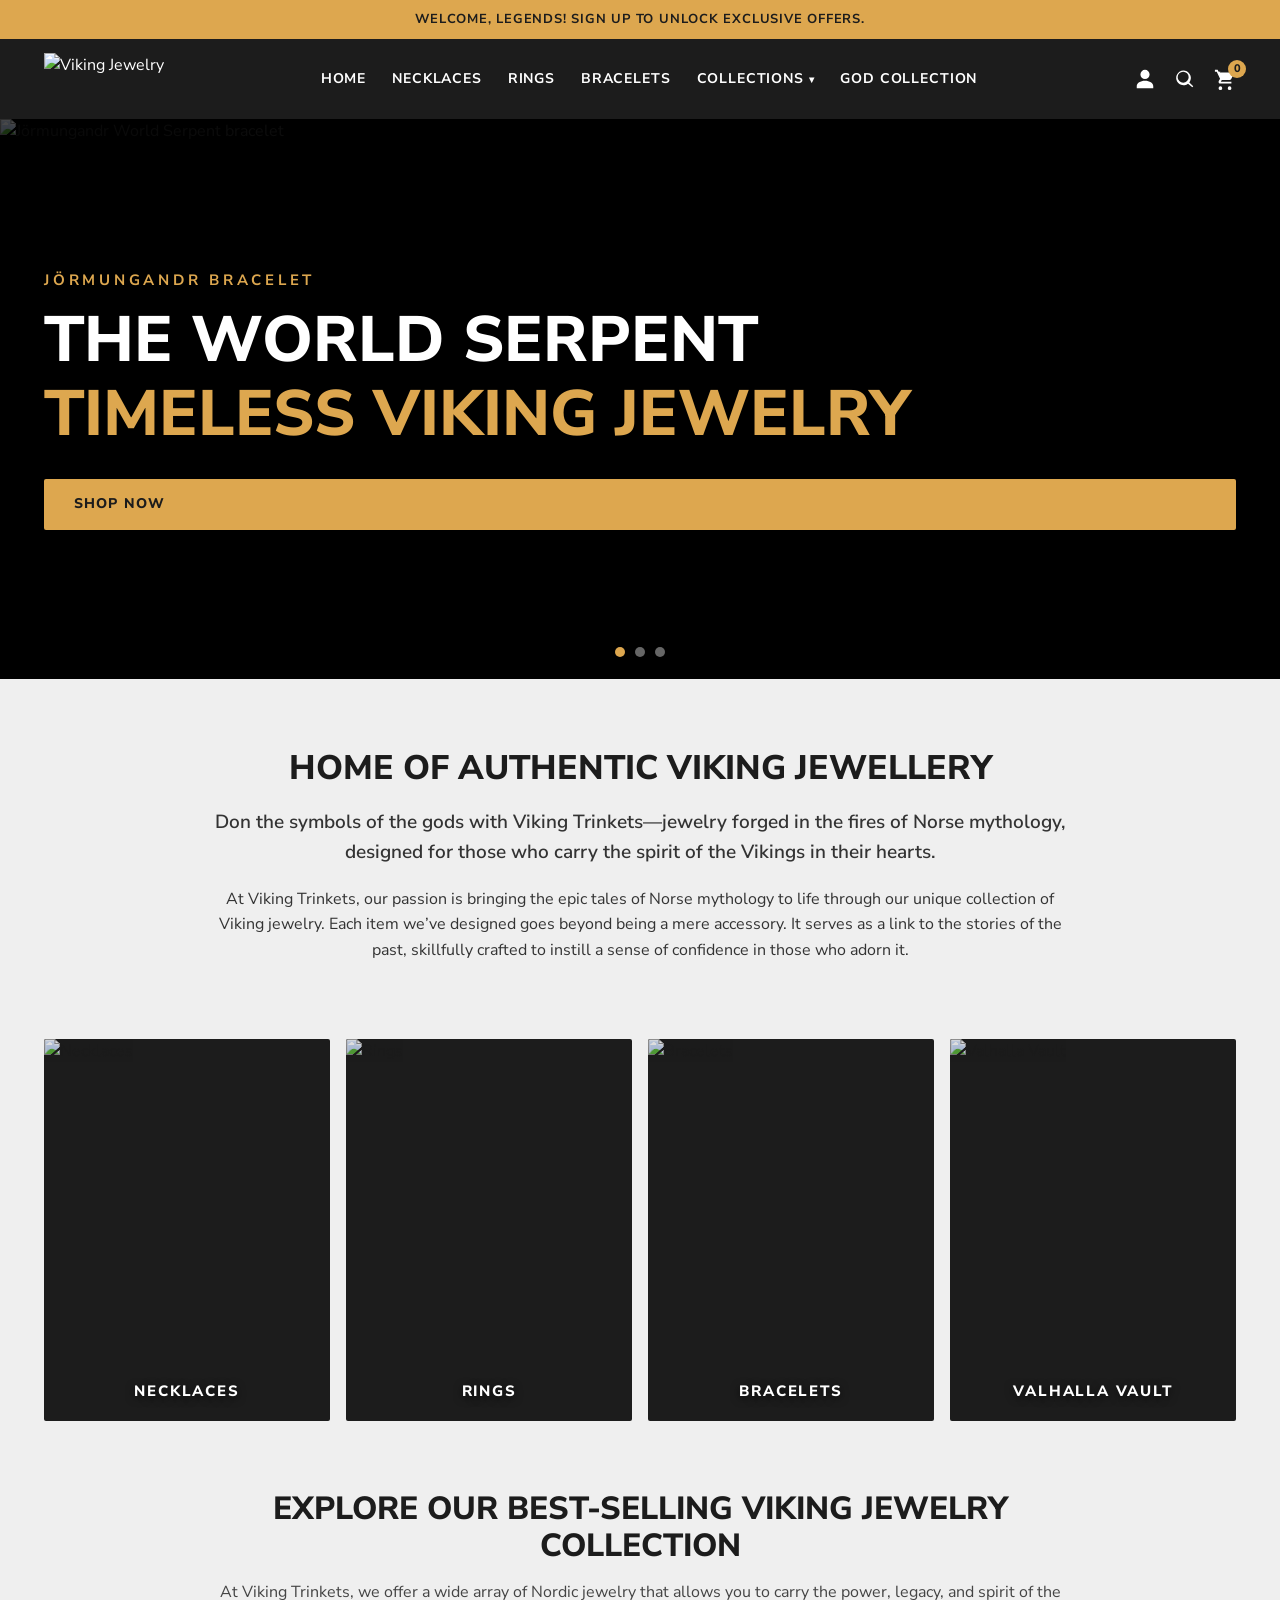
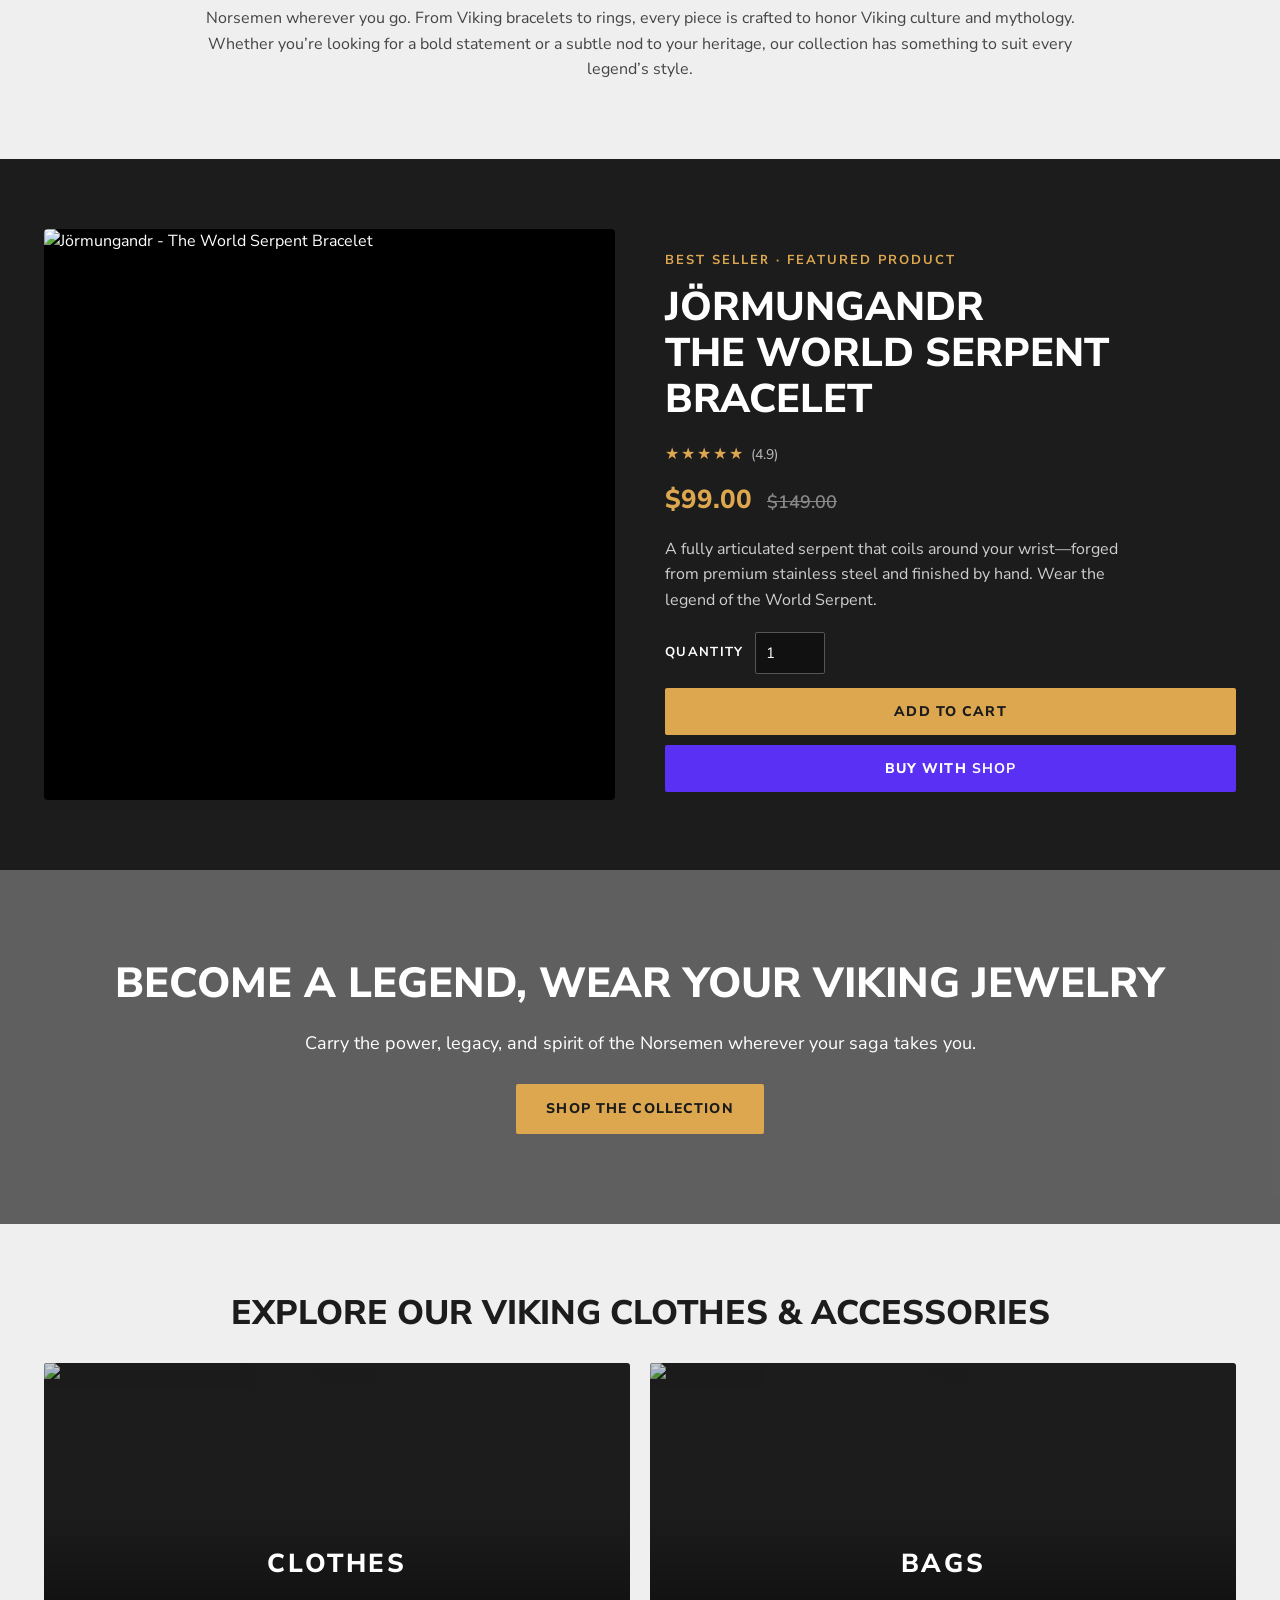
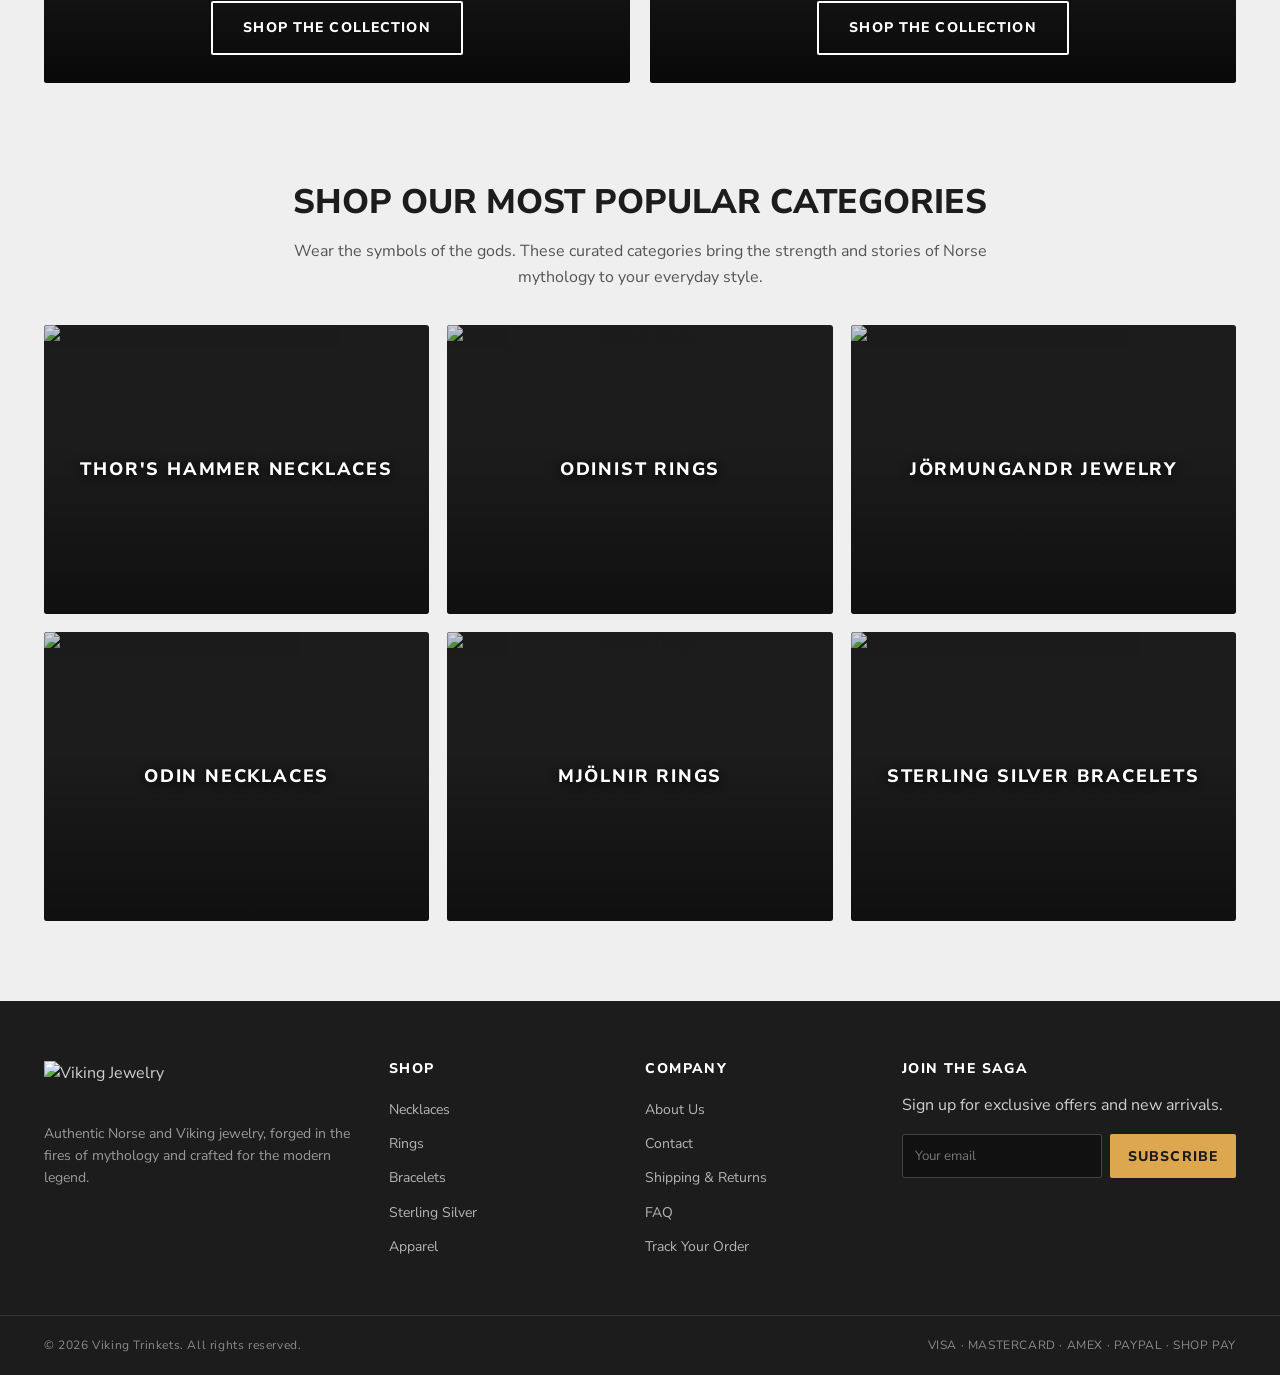
==== index.html @ 5015febf "Viking Trinkets homepage with Zendesk widget Static homepage styled after vikingtrinkets.com (hero, " ====
<!DOCTYPE html>
<html lang="en">
<head>
  <meta charset="UTF-8" />
  <meta name="viewport" content="width=device-width, initial-scale=1.0" />
  <title>Viking Jewelry | Authentic Norse &amp; Viking Jewelry &mdash; Viking Trinkets</title>
  <meta name="description" content="Don the symbols of the gods with Viking Trinkets — handcrafted Norse jewelry forged in the fires of Viking mythology. Rings, necklaces, bracelets and more." />
  <link rel="preconnect" href="https://fonts.googleapis.com" />
  <link rel="preconnect" href="https://fonts.gstatic.com" crossorigin />
  <link href="https://fonts.googleapis.com/css2?family=Nunito+Sans:ital,opsz,wght@0,6..12,400;0,6..12,600;0,6..12,700;0,6..12,800;0,6..12,900&display=swap" rel="stylesheet" />
  <link rel="stylesheet" href="styles.css" />
</head>
<body>

  <!-- Announcement bar -->
  <div class="announce">Welcome, Legends! Sign up to unlock exclusive offers.</div>

  <!-- Header -->
  <header class="site-header">
    <div class="container header-inner">
      <a class="logo" href="#" aria-label="Viking Jewelry home">
        <img src="https://vikingtrinkets.com/cdn/shop/files/Logo_Design_02_GOLD.png?v=1633431142&width=600" alt="Viking Jewelry" />
      </a>
      <nav class="main-nav" aria-label="Primary">
        <a href="#">Home</a>
        <a href="#categories">Necklaces</a>
        <a href="#categories">Rings</a>
        <a href="#categories">Bracelets</a>
        <div class="nav-dropdown">
          <button type="button" class="nav-drop-toggle">Collections <span class="caret">&#9662;</span></button>
          <div class="nav-menu">
            <a href="#featured">Vault of Asgard</a>
            <a href="#categories">Sterling Silver</a>
            <a href="#apparel">Apparel</a>
            <a href="#apparel">Accessories</a>
          </div>
        </div>
        <a href="#featured">God Collection</a>
      </nav>
      <div class="header-actions">
        <a href="#" class="icon-link" aria-label="Login">
          <svg viewBox="0 0 24 24" width="22" height="22"><path fill="currentColor" d="M12 12a5 5 0 1 0 0-10 5 5 0 0 0 0 10Zm0 2c-5 0-9 2.5-9 6v2h18v-2c0-3.5-4-6-9-6Z"/></svg>
        </a>
        <a href="#" class="icon-link" aria-label="Search">
          <svg viewBox="0 0 24 24" width="22" height="22"><path fill="currentColor" d="m21 20-4.3-4.3a8 8 0 1 0-1.4 1.4L20 21l1-1ZM4 10a6 6 0 1 1 12 0 6 6 0 0 1-12 0Z"/></svg>
        </a>
        <a href="#" class="icon-link cart" aria-label="Cart">
          <svg viewBox="0 0 24 24" width="22" height="22"><path fill="currentColor" d="M7 4h-2L4 2H1v2h2l3.6 7.6-1.4 2.5c-.7 1.3.2 2.9 1.7 2.9H19v-2H7.4l1.1-2H17a2 2 0 0 0 1.8-1.1l3.6-6.9H6.2L7 4Zm0 16a2 2 0 1 0 0 4 2 2 0 0 0 0-4Zm10 0a2 2 0 1 0 0 4 2 2 0 0 0 0-4Z"/></svg>
          <span class="cart-count">0</span>
        </a>
      </div>
    </div>
  </header>

  <!-- Hero -->
  <section class="hero" id="hero">
    <div class="hero-slide">
      <img class="hero-bg" src="https://vikingtrinkets.com/cdn/shop/files/WS.jpg?v=1701466661&width=1400" alt="Jörmungandr World Serpent bracelet" />
      <div class="hero-overlay"></div>
      <div class="container hero-content">
        <p class="hero-eyebrow">J&Ouml;RMUNGANDR bracelet</p>
        <h1>The World Serpent<br /><span>Timeless Viking Jewelry</span></h1>
        <a class="btn btn-gold" href="#featured">Shop now</a>
      </div>
    </div>
    <div class="hero-dots" aria-hidden="true">
      <span class="dot active"></span><span class="dot"></span><span class="dot"></span>
    </div>
  </section>

  <!-- Intro -->
  <section class="intro container">
    <h2>Home of Authentic Viking Jewellery</h2>
    <p class="lead">Don the symbols of the gods with Viking Trinkets&mdash;jewelry forged in the fires of Norse mythology, designed for those who carry the spirit of the Vikings in their hearts.</p>
    <p>At Viking Trinkets, our passion is bringing the epic tales of Norse mythology to life through our unique collection of Viking jewelry. Each item we&rsquo;ve designed goes beyond being a mere accessory. It serves as a link to the stories of the past, skillfully crafted to instill a sense of confidence in those who adorn it.</p>
  </section>

  <!-- Category tiles -->
  <section class="tiles container" id="categories">
    <a class="tile" href="#">
      <img src="https://vikingtrinkets.com/cdn/shop/collections/Viking_Trinkets_A_detailed_ornate_pendant_resembling_Thors_o3pGVAOx.png?v=1779187085&width=400" alt="Necklaces" />
      <span class="tile-label">Necklaces</span>
    </a>
    <a class="tile" href="#">
      <img src="https://vikingtrinkets.com/cdn/shop/collections/Viking_Trinkets_A_silver_signet_ring_featuring_intricate_Viking_Y16v4jHE.png?v=1779187070&width=400" alt="Rings" />
      <span class="tile-label">Rings</span>
    </a>
    <a class="tile" href="#">
      <img src="https://vikingtrinkets.com/cdn/shop/collections/Viking_Trinkets_A_detailed_intricately_woven_silver_bracelet_6CXviX-8.png?v=1779187078&width=400" alt="Bracelets" />
      <span class="tile-label">Bracelets</span>
    </a>
    <a class="tile" href="#">
      <img src="https://vikingtrinkets.com/cdn/shop/files/Viking_Trinkets_A_detailed_ornate_silver_and_gold_serpent_L6kBpu7A.png?v=1779275567&width=600" alt="Valhalla Vault" />
      <span class="tile-label">Valhalla Vault</span>
    </a>
  </section>

  <!-- Best-selling copy -->
  <section class="copy-block container">
    <h2>Explore Our Best-Selling Viking Jewelry Collection</h2>
    <p>At Viking Trinkets, we offer a wide array of Nordic jewelry that allows you to carry the power, legacy, and spirit of the Norsemen wherever you go. From Viking bracelets to rings, every piece is crafted to honor Viking culture and mythology. Whether you&rsquo;re looking for a bold statement or a subtle nod to your heritage, our collection has something to suit every legend&rsquo;s style.</p>
  </section>

  <!-- Featured product -->
  <section class="featured" id="featured">
    <div class="container featured-inner">
      <div class="featured-media">
        <img src="https://vikingtrinkets.com/cdn/shop/files/Viking_Trinkets_A_highly_detailed_articulated_silver_serpent_lNb_YsHI.png?v=1779275568&width=928" alt="Jörmungandr - The World Serpent Bracelet" />
      </div>
      <div class="featured-info">
        <p class="badge">Best seller &middot; Featured product</p>
        <h2>J&Ouml;RMUNGANDR<br />The World Serpent Bracelet</h2>
        <div class="rating">&#9733;&#9733;&#9733;&#9733;&#9733; <span>(4.9)</span></div>
        <p class="price"><span class="sale">$99.00</span> <span class="regular">$149.00</span></p>
        <p class="prod-desc">A fully articulated serpent that coils around your wrist&mdash;forged from premium stainless steel and finished by hand. Wear the legend of the World Serpent.</p>
        <div class="qty-row">
          <label for="qty">Quantity</label>
          <input id="qty" type="number" value="1" min="1" />
        </div>
        <button class="btn btn-gold full">Add to cart</button>
        <button class="btn btn-shop full">Buy with <strong>shop</strong></button>
      </div>
    </div>
  </section>

  <!-- CTA -->
  <section class="cta">
    <div class="container">
      <h2>Become a Legend, Wear Your Viking Jewelry</h2>
      <p>Carry the power, legacy, and spirit of the Norsemen wherever your saga takes you.</p>
      <a class="btn btn-gold" href="#categories">Shop the collection</a>
    </div>
  </section>

  <!-- Apparel & accessories -->
  <section class="apparel container" id="apparel">
    <h2>Explore Our Viking Clothes &amp; Accessories</h2>
    <div class="apparel-grid">
      <a class="apparel-card" href="#">
        <img src="https://vikingtrinkets.com/cdn/shop/files/a85b32dd-ee02-4c18-b4b6-e0d71734516c.jpg?v=1718696718&width=400" alt="Clothes" />
        <div class="apparel-body"><span>Clothes</span><span class="btn btn-outline">Shop the collection</span></div>
      </a>
      <a class="apparel-card" href="#">
        <img src="https://vikingtrinkets.com/cdn/shop/files/hf_20260224_023109_ccdbbb57-c4da-4101-ab8e-6addfa8cbc7e.jpg?v=1771900608&width=848" alt="Bags" />
        <div class="apparel-body"><span>Bags</span><span class="btn btn-outline">Shop the collection</span></div>
      </a>
    </div>
  </section>

  <!-- Popular categories -->
  <section class="popular container">
    <h2>Shop Our Most Popular Categories</h2>
    <p class="popular-sub">Wear the symbols of the gods. These curated categories bring the strength and stories of Norse mythology to your everyday style.</p>
    <div class="popular-grid">
      <a class="pop-card" href="#"><img src="https://vikingtrinkets.com/cdn/shop/files/Mjolnir_03.jpg?v=1701466934&width=1400" alt="Thors Hammer Necklaces" /><span>Thor's Hammer Necklaces</span></a>
      <a class="pop-card" href="#"><img src="https://vikingtrinkets.com/cdn/shop/collections/Viking_Trinkets_A_silver_signet_ring_featuring_intricate_Viking_Y16v4jHE.png?v=1779187070&width=400" alt="Odinist Rings" /><span>Odinist Rings</span></a>
      <a class="pop-card" href="#"><img src="https://vikingtrinkets.com/cdn/shop/files/Viking_Trinkets_A_detailed_ornate_silver_and_gold_serpent_L6kBpu7A.png?v=1779275567&width=600" alt="Jörmungandr Jewelry" /><span>J&ouml;rmungandr Jewelry</span></a>
      <a class="pop-card" href="#"><img src="https://vikingtrinkets.com/cdn/shop/collections/Viking_Trinkets_A_detailed_ornate_pendant_resembling_Thors_o3pGVAOx.png?v=1779187085&width=400" alt="Odin Necklaces" /><span>Odin Necklaces</span></a>
      <a class="pop-card" href="#"><img src="https://vikingtrinkets.com/cdn/shop/files/Viking_Trinkets_In_a_dramatic_cinematic_style_a_detailed_silver_O-RVJXV2.png?v=1779275568&width=928" alt="Mjolnir Rings" /><span>Mj&ouml;lnir Rings</span></a>
      <a class="pop-card" href="#"><img src="https://vikingtrinkets.com/cdn/shop/collections/Viking_Trinkets_A_detailed_intricately_woven_silver_bracelet_6CXviX-8.png?v=1779187078&width=400" alt="Sterling Silver Bracelets" /><span>Sterling Silver Bracelets</span></a>
    </div>
  </section>

  <!-- Footer -->
  <footer class="site-footer">
    <div class="container footer-grid">
      <div class="footer-col footer-brand">
        <img src="https://vikingtrinkets.com/cdn/shop/files/Logo_Design_02_GOLD.png?v=1633431142&width=600" alt="Viking Jewelry" />
        <p>Authentic Norse and Viking jewelry, forged in the fires of mythology and crafted for the modern legend.</p>
      </div>
      <div class="footer-col">
        <h4>Shop</h4>
        <a href="#">Necklaces</a>
        <a href="#">Rings</a>
        <a href="#">Bracelets</a>
        <a href="#">Sterling Silver</a>
        <a href="#">Apparel</a>
      </div>
      <div class="footer-col">
        <h4>Company</h4>
        <a href="#">About Us</a>
        <a href="#">Contact</a>
        <a href="#">Shipping &amp; Returns</a>
        <a href="#">FAQ</a>
        <a href="#">Track Your Order</a>
      </div>
      <div class="footer-col">
        <h4>Join the Saga</h4>
        <p>Sign up for exclusive offers and new arrivals.</p>
        <form class="newsletter" onsubmit="return false;">
          <input type="email" placeholder="Your email" aria-label="Email" />
          <button class="btn btn-gold" type="submit">Subscribe</button>
        </form>
      </div>
    </div>
    <div class="footer-bottom">
      <div class="container">
        <span>&copy; 2026 Viking Trinkets. All rights reserved.</span>
        <span class="pay">VISA &middot; MASTERCARD &middot; AMEX &middot; PAYPAL &middot; SHOP PAY</span>
      </div>
    </div>
  </footer>

  <!-- Start of z3n-jjastro Zendesk Widget script -->
  <script id="ze-snippet" src=""> </script>
  <!-- End of z3n-jjastro Zendesk Widget script -->

</body>
</html>
---- styles.css ----
:root {
  --ink: #1c1c1c;
  --page: #efefef;
  --gold: #dda74f;
  --gold-dark: #c8920f;
  --white: #ffffff;
  --muted: #6b6b6b;
  --shop: #5a31f4;
  --maxw: 1240px;
}

* { box-sizing: border-box; }

html { scroll-behavior: smooth; }

body {
  margin: 0;
  font-family: "Nunito Sans", sans-serif;
  color: var(--ink);
  background: var(--page);
  line-height: 1.6;
  -webkit-font-smoothing: antialiased;
}

img { max-width: 100%; display: block; }

a { color: inherit; text-decoration: none; }

h1, h2, h3, h4 { font-weight: 800; line-height: 1.15; margin: 0 0 .5em; }

.container { width: 100%; max-width: var(--maxw); margin: 0 auto; padding: 0 24px; }

/* Buttons */
.btn {
  display: inline-block;
  border: none;
  cursor: pointer;
  font-family: inherit;
  font-weight: 800;
  font-size: 14px;
  letter-spacing: .08em;
  text-transform: uppercase;
  padding: 14px 30px;
  border-radius: 2px;
  transition: transform .15s ease, background .15s ease, color .15s ease;
}
.btn:active { transform: translateY(1px); }
.btn-gold { background: var(--gold); color: var(--ink); }
.btn-gold:hover { background: var(--gold-dark); color: #fff; }
.btn-shop { background: var(--shop); color: #fff; }
.btn-shop:hover { filter: brightness(1.1); }
.btn-outline { background: transparent; border: 2px solid var(--ink); color: var(--ink); }
.btn-outline:hover { background: var(--ink); color: #fff; }
.btn.full { width: 100%; margin-top: 10px; }

/* Announcement bar */
.announce {
  background: var(--gold);
  color: var(--ink);
  text-align: center;
  font-size: 13px;
  font-weight: 700;
  letter-spacing: .06em;
  padding: 9px 16px;
  text-transform: uppercase;
}

/* Header */
.site-header {
  background: var(--ink);
  color: #fff;
  position: sticky;
  top: 0;
  z-index: 50;
}
.header-inner {
  display: flex;
  align-items: center;
  justify-content: space-between;
  gap: 24px;
  padding-top: 14px;
  padding-bottom: 14px;
}
.logo img { height: 52px; width: auto; }
.main-nav { display: flex; align-items: center; gap: 26px; }
.main-nav a, .nav-drop-toggle {
  color: #fff;
  background: none;
  border: none;
  font-family: inherit;
  font-size: 14px;
  font-weight: 700;
  letter-spacing: .06em;
  text-transform: uppercase;
  cursor: pointer;
  padding: 0;
}
.main-nav a:hover, .nav-drop-toggle:hover { color: var(--gold); }
.caret { font-size: 10px; }
.nav-dropdown { position: relative; }
.nav-menu {
  position: absolute;
  top: 160%;
  left: 50%;
  transform: translateX(-50%);
  background: var(--ink);
  border: 1px solid #333;
  min-width: 190px;
  display: none;
  flex-direction: column;
  padding: 10px 0;
  box-shadow: 0 12px 30px rgba(0,0,0,.4);
}
.nav-menu a { padding: 9px 20px; display: block; }
.nav-dropdown:hover .nav-menu { display: flex; }
.header-actions { display: flex; align-items: center; gap: 18px; }
.icon-link { color: #fff; position: relative; display: inline-flex; }
.icon-link:hover { color: var(--gold); }
.cart-count {
  position: absolute;
  top: -8px;
  right: -10px;
  background: var(--gold);
  color: var(--ink);
  font-size: 11px;
  font-weight: 800;
  min-width: 18px;
  height: 18px;
  border-radius: 50%;
  display: grid;
  place-items: center;
}

/* Hero */
.hero { position: relative; background: #000; }
.hero-slide { position: relative; height: 560px; overflow: hidden; }
.hero-bg { width: 100%; height: 100%; object-fit: cover; }
.hero-overlay {
  position: absolute; inset: 0;
  background: linear-gradient(90deg, rgba(0,0,0,.72) 0%, rgba(0,0,0,.35) 55%, rgba(0,0,0,.15) 100%);
}
.hero-content {
  position: absolute; inset: 0;
  display: flex; flex-direction: column; justify-content: center;
  color: #fff;
}
.hero-eyebrow {
  text-transform: uppercase;
  letter-spacing: .25em;
  font-weight: 700;
  color: var(--gold);
  margin: 0 0 12px;
  font-size: 15px;
}
.hero-content h1 { font-size: clamp(34px, 5vw, 64px); margin: 0 0 28px; text-transform: uppercase; }
.hero-content h1 span { color: var(--gold); }
.hero-dots {
  position: absolute; bottom: 22px; left: 0; right: 0;
  display: flex; justify-content: center; gap: 10px;
}
.dot { width: 10px; height: 10px; border-radius: 50%; background: rgba(255,255,255,.4); }
.dot.active { background: var(--gold); }

/* Intro */
.intro { text-align: center; padding: 70px 24px 40px; max-width: 920px; }
.intro h2 { font-size: clamp(24px, 3vw, 34px); text-transform: uppercase; }
.intro .lead { font-size: 19px; font-weight: 600; }
.intro p { color: #333; }

/* Tiles */
.tiles {
  display: grid;
  grid-template-columns: repeat(4, 1fr);
  gap: 16px;
  padding-top: 20px;
  padding-bottom: 40px;
}
.tile {
  position: relative;
  aspect-ratio: 3 / 4;
  overflow: hidden;
  background: var(--ink);
  border-radius: 2px;
}
.tile img { width: 100%; height: 100%; object-fit: cover; transition: transform .4s ease; opacity: .85; }
.tile:hover img { transform: scale(1.06); }
.tile-label {
  position: absolute; left: 0; right: 0; bottom: 18px;
  text-align: center; color: #fff; font-weight: 800;
  text-transform: uppercase; letter-spacing: .12em; font-size: 15px;
  text-shadow: 0 2px 8px rgba(0,0,0,.7);
}

/* Copy block */
.copy-block { text-align: center; max-width: 940px; padding: 30px 24px 60px; }
.copy-block h2 { font-size: clamp(22px, 3vw, 32px); text-transform: uppercase; }
.copy-block p { color: #444; }

/* Featured */
.featured { background: var(--ink); color: #fff; padding: 70px 0; }
.featured-inner { display: grid; grid-template-columns: 1fr 1fr; gap: 50px; align-items: center; }
.featured-media { background: #000; border-radius: 4px; overflow: hidden; }
.featured-media img { width: 100%; aspect-ratio: 1/1; object-fit: cover; }
.badge { color: var(--gold); text-transform: uppercase; letter-spacing: .15em; font-weight: 700; font-size: 13px; }
.featured-info h2 { font-size: clamp(26px, 3.4vw, 40px); text-transform: uppercase; }
.rating { color: var(--gold); letter-spacing: 2px; margin-bottom: 12px; }
.rating span { color: #bbb; font-size: 14px; letter-spacing: 0; }
.price { font-size: 26px; font-weight: 800; margin: 6px 0 16px; }
.price .sale { color: var(--gold); }
.price .regular { color: #888; text-decoration: line-through; font-size: 18px; font-weight: 600; margin-left: 8px; }
.prod-desc { color: #cfcfcf; max-width: 460px; }
.qty-row { display: flex; align-items: center; gap: 12px; margin: 18px 0 4px; }
.qty-row label { text-transform: uppercase; letter-spacing: .1em; font-size: 13px; font-weight: 700; }
.qty-row input {
  width: 70px; padding: 10px; border: 1px solid #555; background: #111; color: #fff;
  border-radius: 2px; font-family: inherit; font-size: 15px;
}

/* CTA */
.cta {
  background: url("https://vikingtrinkets.com/cdn/shop/files/ramen_no0dles_viking_snow_--stylize_750_--v_5.2_26f9501b-bcd0-42f4-93cf-8f76ecc21f63.png?v=1701434476&width=1400") center/cover;
  position: relative;
  text-align: center;
  color: #fff;
  padding: 90px 24px;
}
.cta::before { content: ""; position: absolute; inset: 0; background: rgba(0,0,0,.6); }
.cta .container { position: relative; }
.cta h2 { font-size: clamp(26px, 3.6vw, 42px); text-transform: uppercase; }
.cta p { font-size: 18px; margin-bottom: 26px; }

/* Apparel */
.apparel { padding: 70px 24px; text-align: center; }
.apparel > h2 { font-size: clamp(24px, 3vw, 34px); text-transform: uppercase; margin-bottom: 30px; }
.apparel-grid { display: grid; grid-template-columns: 1fr 1fr; gap: 20px; }
.apparel-card {
  position: relative; overflow: hidden; border-radius: 3px; min-height: 320px;
  display: flex; align-items: flex-end; background: var(--ink);
}
.apparel-card img { position: absolute; inset: 0; width: 100%; height: 100%; object-fit: cover; opacity: .8; transition: transform .4s ease; }
.apparel-card:hover img { transform: scale(1.05); }
.apparel-body {
  position: relative; z-index: 2; width: 100%; padding: 28px;
  display: flex; flex-direction: column; align-items: center; gap: 16px;
  background: linear-gradient(transparent, rgba(0,0,0,.7));
}
.apparel-body > span:first-child { color: #fff; font-size: 26px; font-weight: 800; text-transform: uppercase; letter-spacing: .1em; }
.apparel-body .btn-outline { border-color: #fff; color: #fff; }
.apparel-body .btn-outline:hover { background: #fff; color: var(--ink); }

/* Popular */
.popular { padding: 30px 24px 80px; text-align: center; }
.popular > h2 { font-size: clamp(24px, 3vw, 34px); text-transform: uppercase; }
.popular-sub { color: #555; max-width: 760px; margin: 0 auto 34px; }
.popular-grid { display: grid; grid-template-columns: repeat(3, 1fr); gap: 18px; }
.pop-card { position: relative; aspect-ratio: 4/3; overflow: hidden; border-radius: 3px; background: var(--ink); }
.pop-card img { width: 100%; height: 100%; object-fit: cover; opacity: .82; transition: transform .4s ease; }
.pop-card:hover img { transform: scale(1.06); }
.pop-card span {
  position: absolute; inset: 0; display: grid; place-items: center;
  color: #fff; font-weight: 800; text-transform: uppercase; letter-spacing: .1em;
  font-size: 18px; text-align: center; padding: 12px;
  text-shadow: 0 2px 10px rgba(0,0,0,.8);
  background: linear-gradient(transparent 40%, rgba(0,0,0,.45));
}

/* Footer */
.site-footer { background: var(--ink); color: #cfcfcf; padding-top: 60px; }
.footer-grid { display: grid; grid-template-columns: 1.4fr 1fr 1fr 1.3fr; gap: 36px; padding-bottom: 50px; }
.footer-brand img { height: 48px; margin-bottom: 14px; }
.footer-brand p { font-size: 14px; color: #9a9a9a; }
.footer-col h4 { color: #fff; text-transform: uppercase; letter-spacing: .1em; font-size: 14px; margin-bottom: 16px; }
.footer-col a { display: block; padding: 6px 0; font-size: 14px; color: #b5b5b5; }
.footer-col a:hover { color: var(--gold); }
.newsletter { display: flex; gap: 8px; margin-top: 12px; }
.newsletter input {
  flex: 1; padding: 12px; border: 1px solid #444; background: #111; color: #fff;
  border-radius: 2px; font-family: inherit; min-width: 0;
}
.newsletter .btn { padding: 12px 18px; }
.footer-bottom { border-top: 1px solid #333; padding: 20px 0; }
.footer-bottom .container { display: flex; justify-content: space-between; flex-wrap: wrap; gap: 10px; font-size: 12px; color: #8a8a8a; letter-spacing: .05em; }

/* Responsive */
@media (max-width: 980px) {
  .featured-inner { grid-template-columns: 1fr; }
  .footer-grid { grid-template-columns: 1fr 1fr; }
  .popular-grid { grid-template-columns: repeat(2, 1fr); }
}
@media (max-width: 760px) {
  .main-nav { display: none; }
  .tiles { grid-template-columns: repeat(2, 1fr); }
  .apparel-grid { grid-template-columns: 1fr; }
  .hero-slide { height: 440px; }
}
@media (max-width: 520px) {
  .footer-grid { grid-template-columns: 1fr; }
  .popular-grid { grid-template-columns: 1fr; }
  .footer-bottom .container { flex-direction: column; }
}
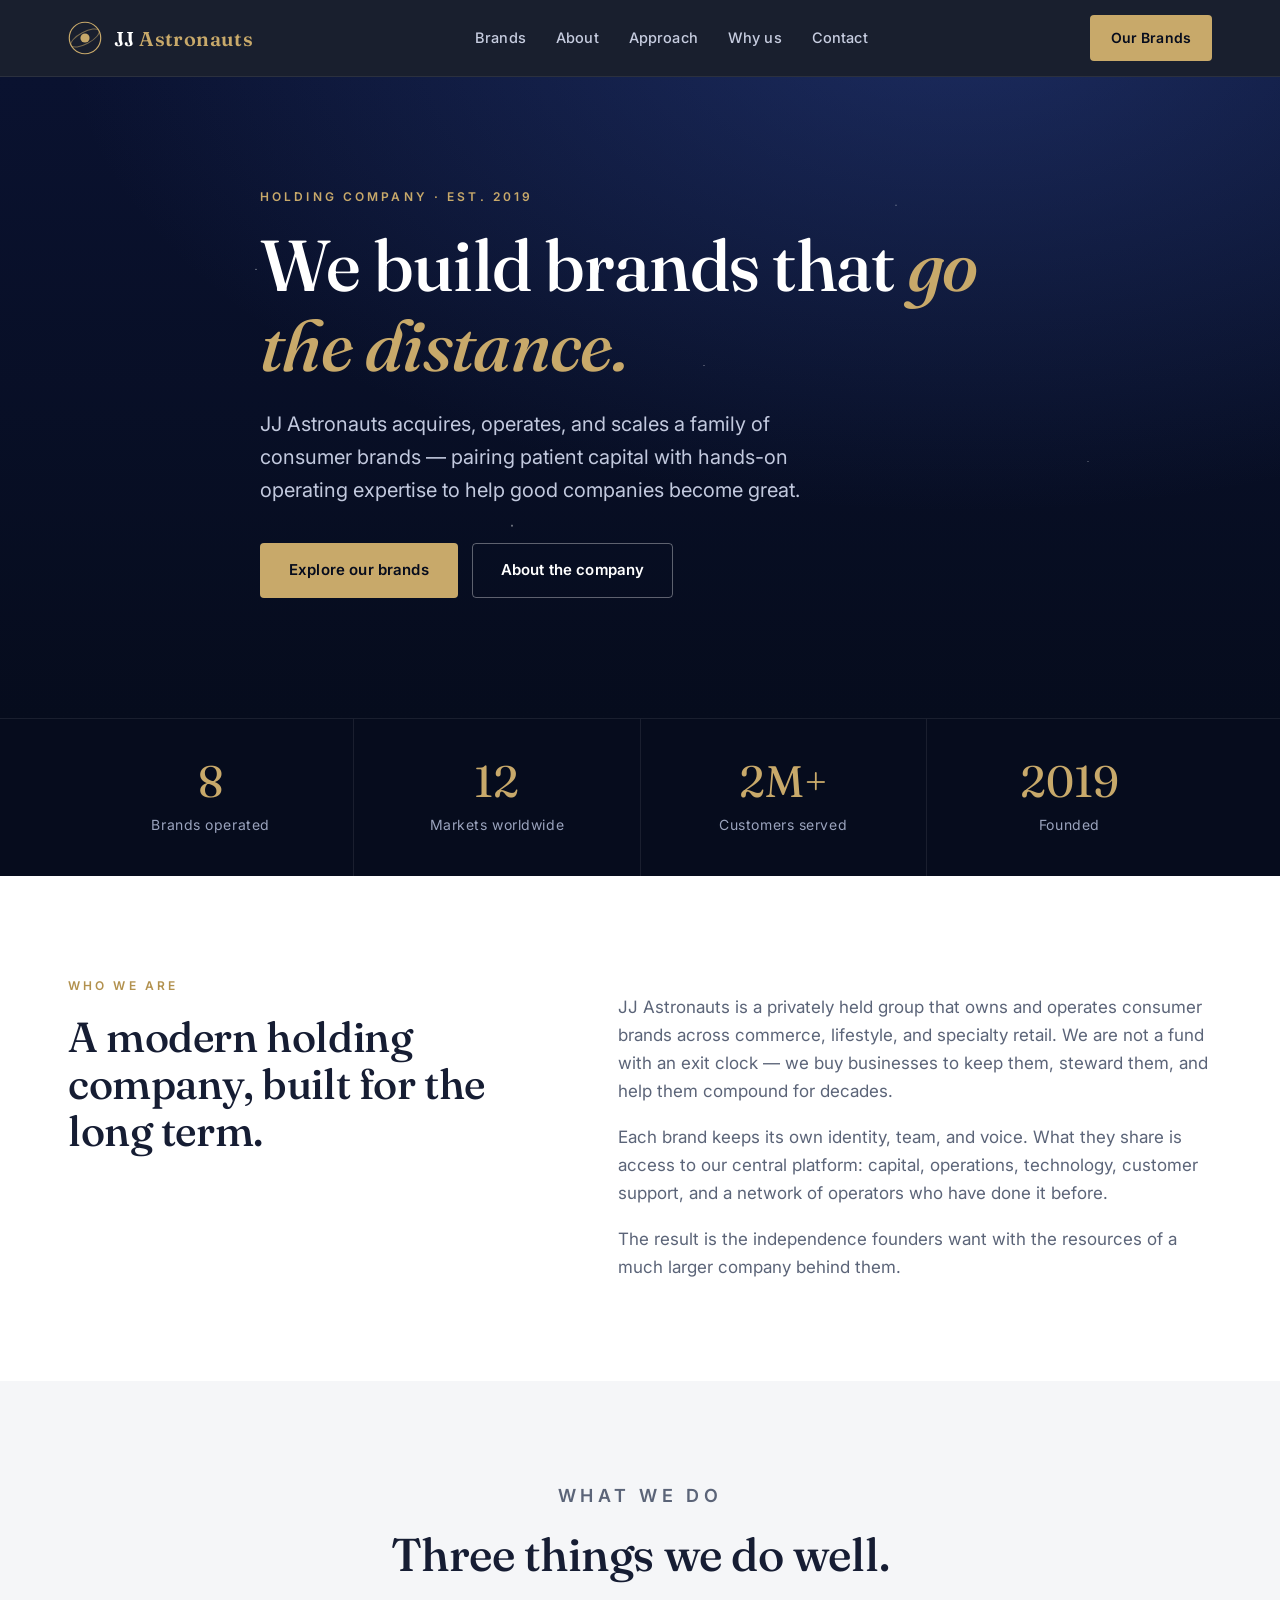
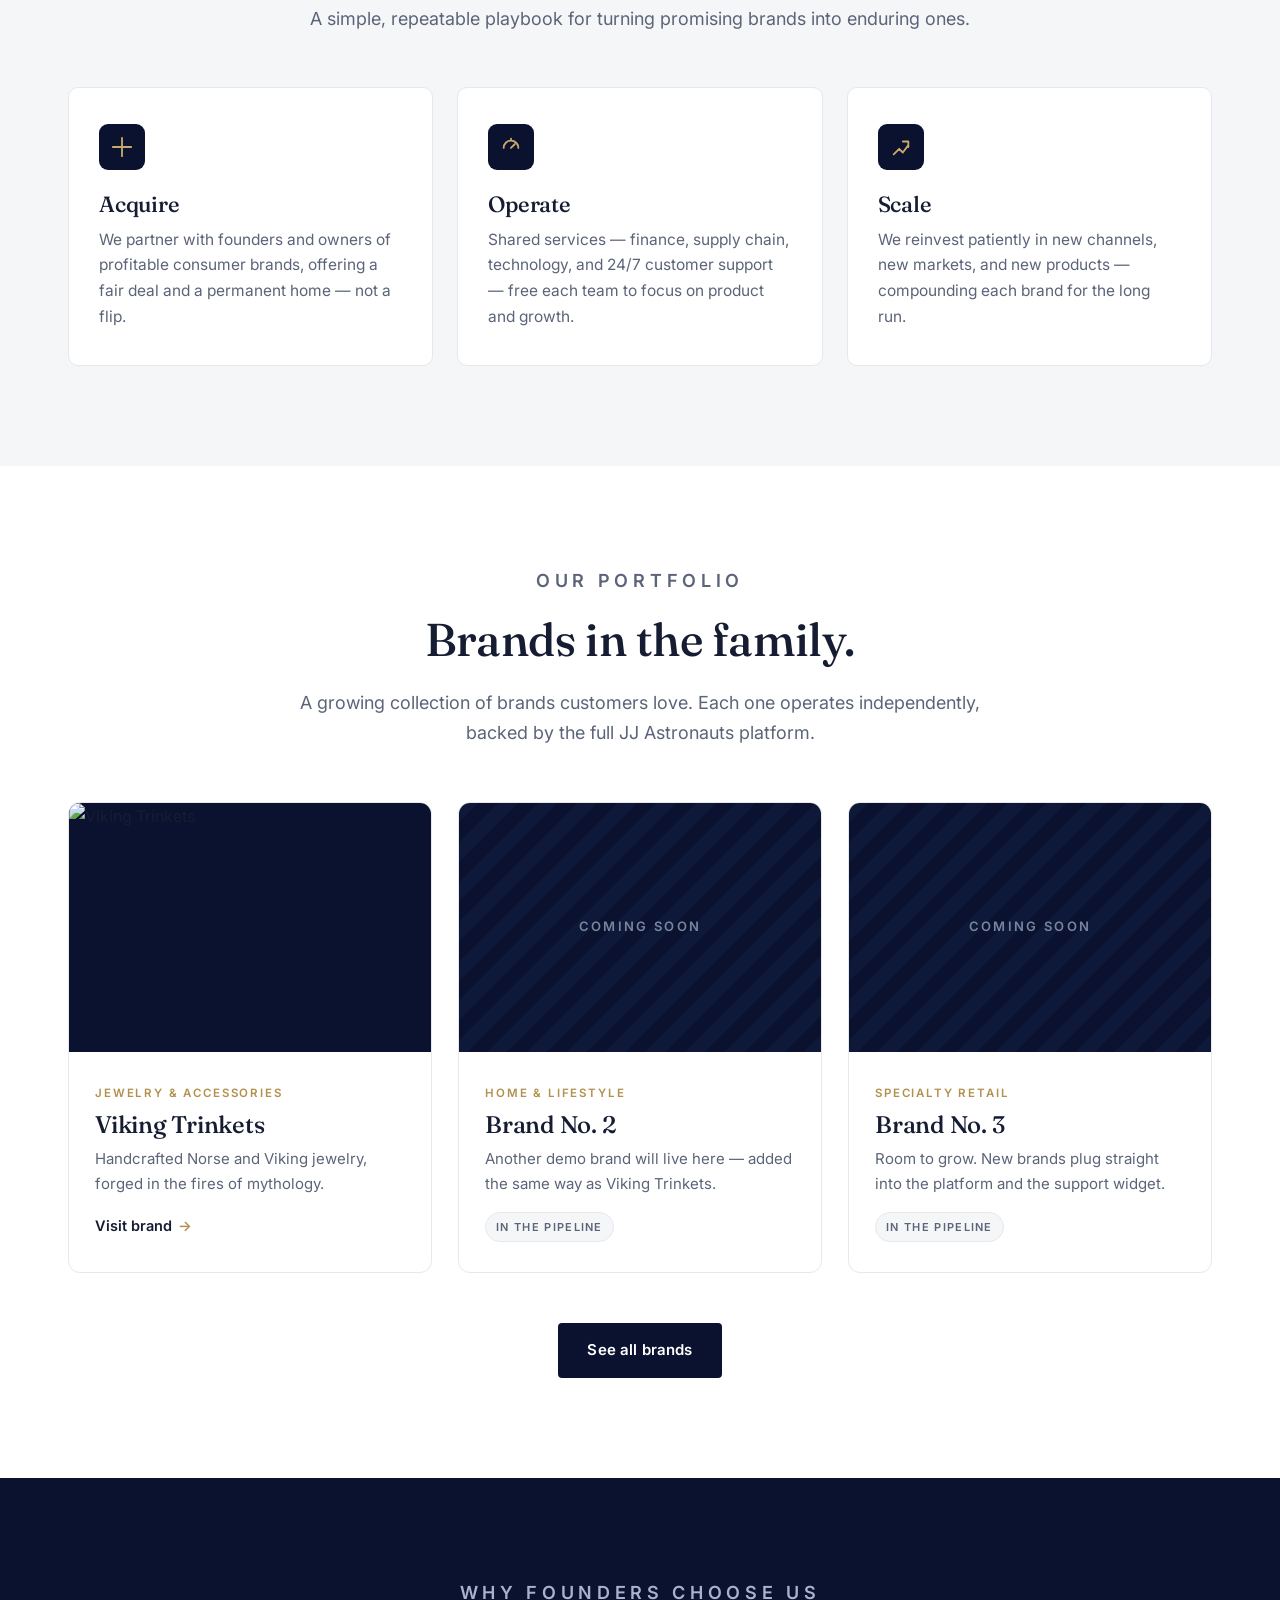
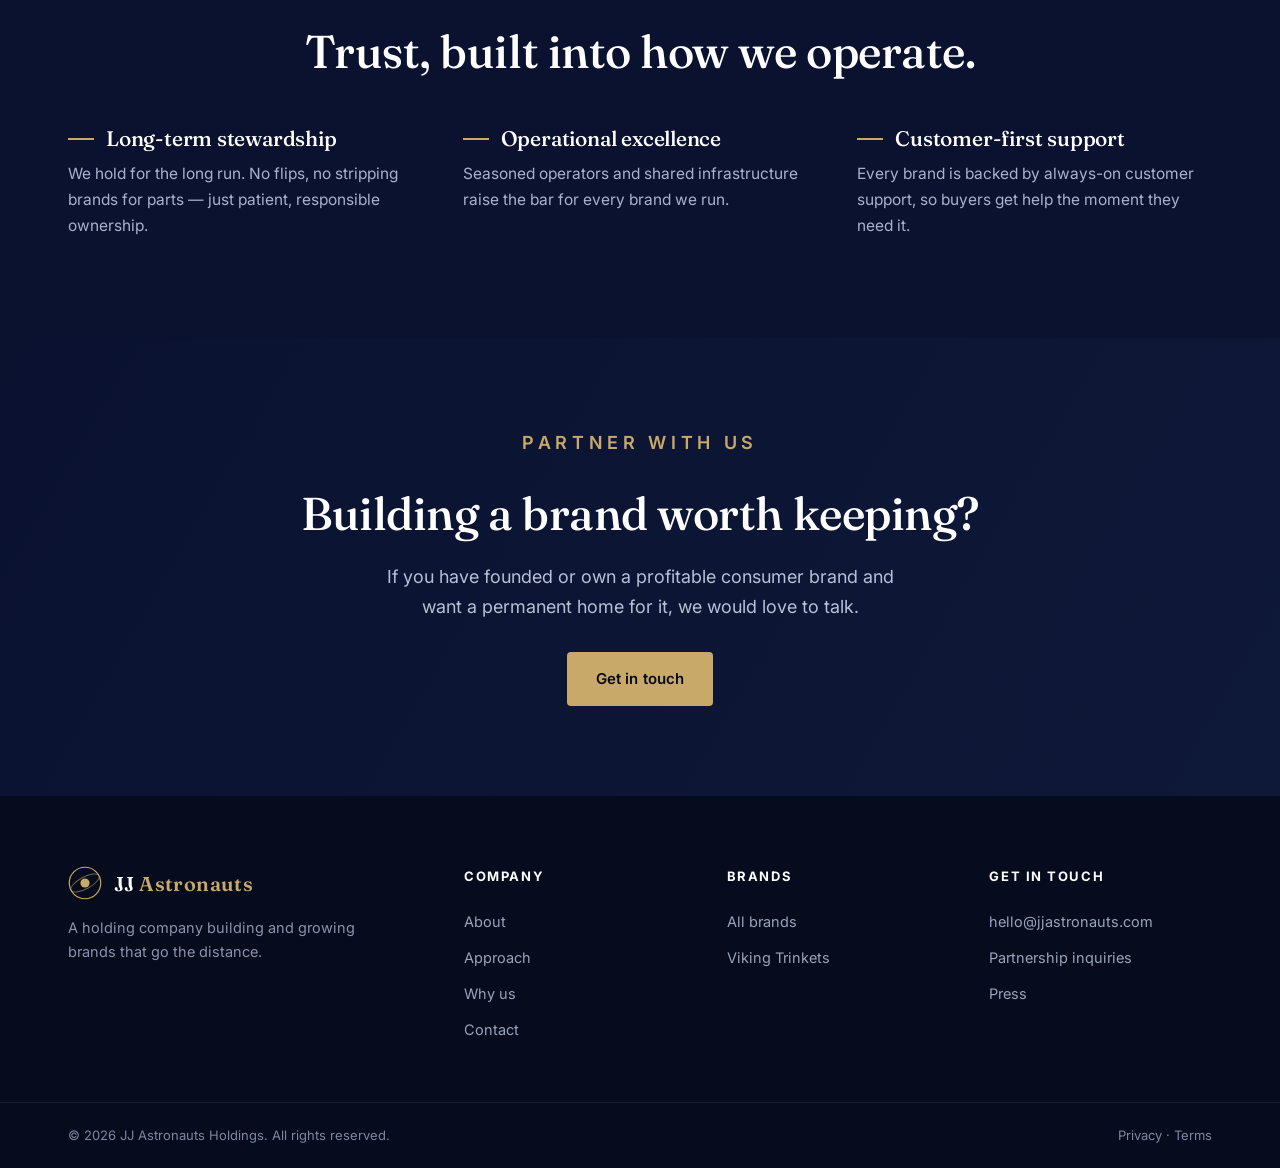
==== commit 71f46509: "Restructure as JJ Astronauts holding company with brands - New JJ Astronauts corporate homepage (pre" ====
--- a/index.html
+++ b/index.html
@@ -3,207 +3,233 @@
 <head>
   <meta charset="UTF-8" />
   <meta name="viewport" content="width=device-width, initial-scale=1.0" />
-  <title>Viking Jewelry | Authentic Norse &amp; Viking Jewelry &mdash; Viking Trinkets</title>
-  <meta name="description" content="Don the symbols of the gods with Viking Trinkets — handcrafted Norse jewelry forged in the fires of Viking mythology. Rings, necklaces, bracelets and more." />
+  <title>JJ Astronauts — A Holding Company for Ambitious Brands</title>
+  <meta name="description" content="JJ Astronauts is a holding company that acquires, operates, and scales a family of consumer brands. Built for the long term." />
   <link rel="preconnect" href="https://fonts.googleapis.com" />
   <link rel="preconnect" href="https://fonts.gstatic.com" crossorigin />
-  <link href="https://fonts.googleapis.com/css2?family=Nunito+Sans:ital,opsz,wght@0,6..12,400;0,6..12,600;0,6..12,700;0,6..12,800;0,6..12,900&display=swap" rel="stylesheet" />
-  <link rel="stylesheet" href="styles.css" />
+  <link href="https://fonts.googleapis.com/css2?family=Fraunces:ital,opsz,wght@0,9..144,400;0,9..144,500;1,9..144,400;1,9..144,500&family=Inter:wght@400;500;600;700&display=swap" rel="stylesheet" />
+  <link rel="stylesheet" href="/css/corporate.css" />
 </head>
 <body>
 
-  <!-- Announcement bar -->
-  <div class="announce">Welcome, Legends! Sign up to unlock exclusive offers.</div>
-
   <!-- Header -->
   <header class="site-header">
-    <div class="container header-inner">
-      <a class="logo" href="#" aria-label="Viking Jewelry home">
-        <img src="https://vikingtrinkets.com/cdn/shop/files/Logo_Design_02_GOLD.png?v=1633431142&width=600" alt="Viking Jewelry" />
+    <div class="container nav-inner">
+      <a class="brand-logo" href="/" aria-label="JJ Astronauts home">
+        <svg class="mark" viewBox="0 0 40 40" fill="none" xmlns="http://www.w3.org/2000/svg" aria-hidden="true">
+          <circle cx="20" cy="20" r="18.5" stroke="#c8a96a" stroke-width="1.4"/>
+          <ellipse cx="20" cy="20" rx="18.5" ry="7" stroke="#c8a96a" stroke-width="1.1" opacity=".55" transform="rotate(-28 20 20)"/>
+          <circle cx="20" cy="20" r="5.4" fill="#c8a96a"/>
+        </svg>
+        <span class="wordmark"><b>JJ</b> <span>Astronauts</span></span>
       </a>
-      <nav class="main-nav" aria-label="Primary">
-        <a href="#">Home</a>
-        <a href="#categories">Necklaces</a>
-        <a href="#categories">Rings</a>
-        <a href="#categories">Bracelets</a>
-        <div class="nav-dropdown">
-          <button type="button" class="nav-drop-toggle">Collections <span class="caret">&#9662;</span></button>
-          <div class="nav-menu">
-            <a href="#featured">Vault of Asgard</a>
-            <a href="#categories">Sterling Silver</a>
-            <a href="#apparel">Apparel</a>
-            <a href="#apparel">Accessories</a>
-          </div>
-        </div>
-        <a href="#featured">God Collection</a>
+      <nav class="nav-links" aria-label="Primary">
+        <a href="/brands">Brands</a>
+        <a href="#about">About</a>
+        <a href="#approach">Approach</a>
+        <a href="#values">Why us</a>
+        <a href="#contact">Contact</a>
       </nav>
-      <div class="header-actions">
-        <a href="#" class="icon-link" aria-label="Login">
-          <svg viewBox="0 0 24 24" width="22" height="22"><path fill="currentColor" d="M12 12a5 5 0 1 0 0-10 5 5 0 0 0 0 10Zm0 2c-5 0-9 2.5-9 6v2h18v-2c0-3.5-4-6-9-6Z"/></svg>
+      <div class="nav-cta">
+        <a class="btn btn-gold" href="/brands">Our Brands</a>
+      </div>
+    </div>
+  </header>
+
+  <!-- Hero -->
+  <section class="hero">
+    <div class="container hero-inner">
+      <p class="eyebrow on-dark">Holding Company &middot; Est. 2019</p>
+      <h1>We build brands that <em>go the distance.</em></h1>
+      <p class="lead">JJ Astronauts acquires, operates, and scales a family of consumer brands &mdash; pairing patient capital with hands-on operating expertise to help good companies become great.</p>
+      <div class="hero-actions">
+        <a class="btn btn-gold" href="/brands">Explore our brands</a>
+        <a class="btn btn-ghost" href="#about">About the company</a>
+      </div>
+    </div>
+  </section>
+
+  <!-- Stats -->
+  <section class="stats">
+    <div class="container">
+      <div class="stats-grid">
+        <div class="stat"><div class="num">8</div><div class="label">Brands operated</div></div>
+        <div class="stat"><div class="num">12</div><div class="label">Markets worldwide</div></div>
+        <div class="stat"><div class="num">2M+</div><div class="label">Customers served</div></div>
+        <div class="stat"><div class="num">2019</div><div class="label">Founded</div></div>
+      </div>
+    </div>
+  </section>
+
+  <!-- About -->
+  <section class="section" id="about">
+    <div class="container split">
+      <div class="head">
+        <p class="eyebrow">Who we are</p>
+        <h2>A modern holding company, built for the long term.</h2>
+      </div>
+      <div class="body">
+        <p>JJ Astronauts is a privately held group that owns and operates consumer brands across commerce, lifestyle, and specialty retail. We are not a fund with an exit clock &mdash; we buy businesses to keep them, steward them, and help them compound for decades.</p>
+        <p>Each brand keeps its own identity, team, and voice. What they share is access to our central platform: capital, operations, technology, customer support, and a network of operators who have done it before.</p>
+        <p>The result is the independence founders want with the resources of a much larger company behind them.</p>
+      </div>
+    </div>
+  </section>
+
+  <!-- Approach -->
+  <section class="section mist" id="approach">
+    <div class="container">
+      <div class="section-head center">
+        <p class="eyebrow">What we do</p>
+        <h2>Three things we do well.</h2>
+        <p>A simple, repeatable playbook for turning promising brands into enduring ones.</p>
+      </div>
+      <div class="cards">
+        <div class="card">
+          <div class="ico" aria-hidden="true">
+            <svg width="22" height="22" viewBox="0 0 24 24" fill="none"><path d="M12 2v20M2 12h20" stroke="currentColor" stroke-width="2" stroke-linecap="round"/></svg>
+          </div>
+          <h3>Acquire</h3>
+          <p>We partner with founders and owners of profitable consumer brands, offering a fair deal and a permanent home &mdash; not a flip.</p>
+        </div>
+        <div class="card">
+          <div class="ico" aria-hidden="true">
+            <svg width="22" height="22" viewBox="0 0 24 24" fill="none"><path d="M4 13a8 8 0 0 1 16 0M12 3v2M12 13l4-4" stroke="currentColor" stroke-width="2" stroke-linecap="round" stroke-linejoin="round"/></svg>
+          </div>
+          <h3>Operate</h3>
+          <p>Shared services &mdash; finance, supply chain, technology, and 24/7 customer support &mdash; free each team to focus on product and growth.</p>
+        </div>
+        <div class="card">
+          <div class="ico" aria-hidden="true">
+            <svg width="22" height="22" viewBox="0 0 24 24" fill="none"><path d="M4 20l6-6 4 4 6-8M14 6h6v6" stroke="currentColor" stroke-width="2" stroke-linecap="round" stroke-linejoin="round"/></svg>
+          </div>
+          <h3>Scale</h3>
+          <p>We reinvest patiently in new channels, new markets, and new products &mdash; compounding each brand for the long run.</p>
+        </div>
+      </div>
+    </div>
+  </section>
+
+  <!-- Featured brands -->
+  <section class="section" id="brands-preview">
+    <div class="container">
+      <div class="section-head center">
+        <p class="eyebrow">Our portfolio</p>
+        <h2>Brands in the family.</h2>
+        <p>A growing collection of brands customers love. Each one operates independently, backed by the full JJ Astronauts platform.</p>
+      </div>
+      <div class="brand-grid">
+        <a class="brand-card" href="/brands/viking-trinkets">
+          <div class="thumb"><img src="https://vikingtrinkets.com/cdn/shop/files/Viking_Trinkets_A_highly_detailed_articulated_silver_serpent_lNb_YsHI.png?v=1779275568&width=928" alt="Viking Trinkets" /></div>
+          <div class="meta">
+            <span class="cat">Jewelry &amp; Accessories</span>
+            <h3>Viking Trinkets</h3>
+            <p>Handcrafted Norse and Viking jewelry, forged in the fires of mythology.</p>
+            <span class="visit">Visit brand <span class="arrow">&rarr;</span></span>
+          </div>
         </a>
-        <a href="#" class="icon-link" aria-label="Search">
-          <svg viewBox="0 0 24 24" width="22" height="22"><path fill="currentColor" d="m21 20-4.3-4.3a8 8 0 1 0-1.4 1.4L20 21l1-1ZM4 10a6 6 0 1 1 12 0 6 6 0 0 1-12 0Z"/></svg>
-        </a>
-        <a href="#" class="icon-link cart" aria-label="Cart">
-          <svg viewBox="0 0 24 24" width="22" height="22"><path fill="currentColor" d="M7 4h-2L4 2H1v2h2l3.6 7.6-1.4 2.5c-.7 1.3.2 2.9 1.7 2.9H19v-2H7.4l1.1-2H17a2 2 0 0 0 1.8-1.1l3.6-6.9H6.2L7 4Zm0 16a2 2 0 1 0 0 4 2 2 0 0 0 0-4Zm10 0a2 2 0 1 0 0 4 2 2 0 0 0 0-4Z"/></svg>
-          <span class="cart-count">0</span>
-        </a>
-      </div>
-    </div>
-  </header>
-
-  <!-- Hero -->
-  <section class="hero" id="hero">
-    <div class="hero-slide">
-      <img class="hero-bg" src="https://vikingtrinkets.com/cdn/shop/files/WS.jpg?v=1701466661&width=1400" alt="Jörmungandr World Serpent bracelet" />
-      <div class="hero-overlay"></div>
-      <div class="container hero-content">
-        <p class="hero-eyebrow">J&Ouml;RMUNGANDR bracelet</p>
-        <h1>The World Serpent<br /><span>Timeless Viking Jewelry</span></h1>
-        <a class="btn btn-gold" href="#featured">Shop now</a>
-      </div>
-    </div>
-    <div class="hero-dots" aria-hidden="true">
-      <span class="dot active"></span><span class="dot"></span><span class="dot"></span>
-    </div>
-  </section>
-
-  <!-- Intro -->
-  <section class="intro container">
-    <h2>Home of Authentic Viking Jewellery</h2>
-    <p class="lead">Don the symbols of the gods with Viking Trinkets&mdash;jewelry forged in the fires of Norse mythology, designed for those who carry the spirit of the Vikings in their hearts.</p>
-    <p>At Viking Trinkets, our passion is bringing the epic tales of Norse mythology to life through our unique collection of Viking jewelry. Each item we&rsquo;ve designed goes beyond being a mere accessory. It serves as a link to the stories of the past, skillfully crafted to instill a sense of confidence in those who adorn it.</p>
-  </section>
-
-  <!-- Category tiles -->
-  <section class="tiles container" id="categories">
-    <a class="tile" href="#">
-      <img src="https://vikingtrinkets.com/cdn/shop/collections/Viking_Trinkets_A_detailed_ornate_pendant_resembling_Thors_o3pGVAOx.png?v=1779187085&width=400" alt="Necklaces" />
-      <span class="tile-label">Necklaces</span>
-    </a>
-    <a class="tile" href="#">
-      <img src="https://vikingtrinkets.com/cdn/shop/collections/Viking_Trinkets_A_silver_signet_ring_featuring_intricate_Viking_Y16v4jHE.png?v=1779187070&width=400" alt="Rings" />
-      <span class="tile-label">Rings</span>
-    </a>
-    <a class="tile" href="#">
-      <img src="https://vikingtrinkets.com/cdn/shop/collections/Viking_Trinkets_A_detailed_intricately_woven_silver_bracelet_6CXviX-8.png?v=1779187078&width=400" alt="Bracelets" />
-      <span class="tile-label">Bracelets</span>
-    </a>
-    <a class="tile" href="#">
-      <img src="https://vikingtrinkets.com/cdn/shop/files/Viking_Trinkets_A_detailed_ornate_silver_and_gold_serpent_L6kBpu7A.png?v=1779275567&width=600" alt="Valhalla Vault" />
-      <span class="tile-label">Valhalla Vault</span>
-    </a>
-  </section>
-
-  <!-- Best-selling copy -->
-  <section class="copy-block container">
-    <h2>Explore Our Best-Selling Viking Jewelry Collection</h2>
-    <p>At Viking Trinkets, we offer a wide array of Nordic jewelry that allows you to carry the power, legacy, and spirit of the Norsemen wherever you go. From Viking bracelets to rings, every piece is crafted to honor Viking culture and mythology. Whether you&rsquo;re looking for a bold statement or a subtle nod to your heritage, our collection has something to suit every legend&rsquo;s style.</p>
-  </section>
-
-  <!-- Featured product -->
-  <section class="featured" id="featured">
-    <div class="container featured-inner">
-      <div class="featured-media">
-        <img src="https://vikingtrinkets.com/cdn/shop/files/Viking_Trinkets_A_highly_detailed_articulated_silver_serpent_lNb_YsHI.png?v=1779275568&width=928" alt="Jörmungandr - The World Serpent Bracelet" />
-      </div>
-      <div class="featured-info">
-        <p class="badge">Best seller &middot; Featured product</p>
-        <h2>J&Ouml;RMUNGANDR<br />The World Serpent Bracelet</h2>
-        <div class="rating">&#9733;&#9733;&#9733;&#9733;&#9733; <span>(4.9)</span></div>
-        <p class="price"><span class="sale">$99.00</span> <span class="regular">$149.00</span></p>
-        <p class="prod-desc">A fully articulated serpent that coils around your wrist&mdash;forged from premium stainless steel and finished by hand. Wear the legend of the World Serpent.</p>
-        <div class="qty-row">
-          <label for="qty">Quantity</label>
-          <input id="qty" type="number" value="1" min="1" />
-        </div>
-        <button class="btn btn-gold full">Add to cart</button>
-        <button class="btn btn-shop full">Buy with <strong>shop</strong></button>
+        <div class="brand-card soon">
+          <div class="thumb"><span>Coming soon</span></div>
+          <div class="meta">
+            <span class="cat">Home &amp; Lifestyle</span>
+            <h3>Brand No. 2</h3>
+            <p>Another demo brand will live here &mdash; added the same way as Viking Trinkets.</p>
+            <span class="badge-soon">In the pipeline</span>
+          </div>
+        </div>
+        <div class="brand-card soon">
+          <div class="thumb"><span>Coming soon</span></div>
+          <div class="meta">
+            <span class="cat">Specialty Retail</span>
+            <h3>Brand No. 3</h3>
+            <p>Room to grow. New brands plug straight into the platform and the support widget.</p>
+            <span class="badge-soon">In the pipeline</span>
+          </div>
+        </div>
+      </div>
+      <div class="center-cta">
+        <a class="btn btn-dark" href="/brands">See all brands</a>
+      </div>
+    </div>
+  </section>
+
+  <!-- Values -->
+  <section class="values section" id="values">
+    <div class="container">
+      <div class="section-head center">
+        <p class="eyebrow on-dark">Why founders choose us</p>
+        <h2 style="color:#fff">Trust, built into how we operate.</h2>
+      </div>
+      <div class="values-grid">
+        <div class="value">
+          <h3>Long-term stewardship</h3>
+          <p>We hold for the long run. No flips, no stripping brands for parts &mdash; just patient, responsible ownership.</p>
+        </div>
+        <div class="value">
+          <h3>Operational excellence</h3>
+          <p>Seasoned operators and shared infrastructure raise the bar for every brand we run.</p>
+        </div>
+        <div class="value">
+          <h3>Customer-first support</h3>
+          <p>Every brand is backed by always-on customer support, so buyers get help the moment they need it.</p>
+        </div>
       </div>
     </div>
   </section>
 
   <!-- CTA -->
-  <section class="cta">
-    <div class="container">
-      <h2>Become a Legend, Wear Your Viking Jewelry</h2>
-      <p>Carry the power, legacy, and spirit of the Norsemen wherever your saga takes you.</p>
-      <a class="btn btn-gold" href="#categories">Shop the collection</a>
-    </div>
-  </section>
-
-  <!-- Apparel & accessories -->
-  <section class="apparel container" id="apparel">
-    <h2>Explore Our Viking Clothes &amp; Accessories</h2>
-    <div class="apparel-grid">
-      <a class="apparel-card" href="#">
-        <img src="https://vikingtrinkets.com/cdn/shop/files/a85b32dd-ee02-4c18-b4b6-e0d71734516c.jpg?v=1718696718&width=400" alt="Clothes" />
-        <div class="apparel-body"><span>Clothes</span><span class="btn btn-outline">Shop the collection</span></div>
-      </a>
-      <a class="apparel-card" href="#">
-        <img src="https://vikingtrinkets.com/cdn/shop/files/hf_20260224_023109_ccdbbb57-c4da-4101-ab8e-6addfa8cbc7e.jpg?v=1771900608&width=848" alt="Bags" />
-        <div class="apparel-body"><span>Bags</span><span class="btn btn-outline">Shop the collection</span></div>
-      </a>
-    </div>
-  </section>
-
-  <!-- Popular categories -->
-  <section class="popular container">
-    <h2>Shop Our Most Popular Categories</h2>
-    <p class="popular-sub">Wear the symbols of the gods. These curated categories bring the strength and stories of Norse mythology to your everyday style.</p>
-    <div class="popular-grid">
-      <a class="pop-card" href="#"><img src="https://vikingtrinkets.com/cdn/shop/files/Mjolnir_03.jpg?v=1701466934&width=1400" alt="Thors Hammer Necklaces" /><span>Thor's Hammer Necklaces</span></a>
-      <a class="pop-card" href="#"><img src="https://vikingtrinkets.com/cdn/shop/collections/Viking_Trinkets_A_silver_signet_ring_featuring_intricate_Viking_Y16v4jHE.png?v=1779187070&width=400" alt="Odinist Rings" /><span>Odinist Rings</span></a>
-      <a class="pop-card" href="#"><img src="https://vikingtrinkets.com/cdn/shop/files/Viking_Trinkets_A_detailed_ornate_silver_and_gold_serpent_L6kBpu7A.png?v=1779275567&width=600" alt="Jörmungandr Jewelry" /><span>J&ouml;rmungandr Jewelry</span></a>
-      <a class="pop-card" href="#"><img src="https://vikingtrinkets.com/cdn/shop/collections/Viking_Trinkets_A_detailed_ornate_pendant_resembling_Thors_o3pGVAOx.png?v=1779187085&width=400" alt="Odin Necklaces" /><span>Odin Necklaces</span></a>
-      <a class="pop-card" href="#"><img src="https://vikingtrinkets.com/cdn/shop/files/Viking_Trinkets_In_a_dramatic_cinematic_style_a_detailed_silver_O-RVJXV2.png?v=1779275568&width=928" alt="Mjolnir Rings" /><span>Mj&ouml;lnir Rings</span></a>
-      <a class="pop-card" href="#"><img src="https://vikingtrinkets.com/cdn/shop/collections/Viking_Trinkets_A_detailed_intricately_woven_silver_bracelet_6CXviX-8.png?v=1779187078&width=400" alt="Sterling Silver Bracelets" /><span>Sterling Silver Bracelets</span></a>
+  <section class="cta-band" id="contact">
+    <div class="container">
+      <p class="eyebrow on-dark">Partner with us</p>
+      <h2>Building a brand worth keeping?</h2>
+      <p>If you have founded or own a profitable consumer brand and want a permanent home for it, we would love to talk.</p>
+      <a class="btn btn-gold" href="mailto:hello@jjastronauts.com">Get in touch</a>
     </div>
   </section>
 
   <!-- Footer -->
   <footer class="site-footer">
     <div class="container footer-grid">
-      <div class="footer-col footer-brand">
-        <img src="https://vikingtrinkets.com/cdn/shop/files/Logo_Design_02_GOLD.png?v=1633431142&width=600" alt="Viking Jewelry" />
-        <p>Authentic Norse and Viking jewelry, forged in the fires of mythology and crafted for the modern legend.</p>
-      </div>
-      <div class="footer-col">
-        <h4>Shop</h4>
-        <a href="#">Necklaces</a>
-        <a href="#">Rings</a>
-        <a href="#">Bracelets</a>
-        <a href="#">Sterling Silver</a>
-        <a href="#">Apparel</a>
+      <div class="footer-brand">
+        <a class="brand-logo" href="/">
+          <svg class="mark" viewBox="0 0 40 40" fill="none" xmlns="http://www.w3.org/2000/svg" aria-hidden="true">
+            <circle cx="20" cy="20" r="18.5" stroke="#c8a96a" stroke-width="1.4"/>
+            <ellipse cx="20" cy="20" rx="18.5" ry="7" stroke="#c8a96a" stroke-width="1.1" opacity=".55" transform="rotate(-28 20 20)"/>
+            <circle cx="20" cy="20" r="5.4" fill="#c8a96a"/>
+          </svg>
+          <span class="wordmark"><b>JJ</b> <span>Astronauts</span></span>
+        </a>
+        <p>A holding company building and growing brands that go the distance.</p>
       </div>
       <div class="footer-col">
         <h4>Company</h4>
-        <a href="#">About Us</a>
-        <a href="#">Contact</a>
-        <a href="#">Shipping &amp; Returns</a>
-        <a href="#">FAQ</a>
-        <a href="#">Track Your Order</a>
+        <a href="#about">About</a>
+        <a href="#approach">Approach</a>
+        <a href="#values">Why us</a>
+        <a href="#contact">Contact</a>
       </div>
       <div class="footer-col">
-        <h4>Join the Saga</h4>
-        <p>Sign up for exclusive offers and new arrivals.</p>
-        <form class="newsletter" onsubmit="return false;">
-          <input type="email" placeholder="Your email" aria-label="Email" />
-          <button class="btn btn-gold" type="submit">Subscribe</button>
-        </form>
+        <h4>Brands</h4>
+        <a href="/brands">All brands</a>
+        <a href="/brands/viking-trinkets">Viking Trinkets</a>
+      </div>
+      <div class="footer-col">
+        <h4>Get in touch</h4>
+        <a href="mailto:hello@jjastronauts.com">hello@jjastronauts.com</a>
+        <a href="#contact">Partnership inquiries</a>
+        <a href="#contact">Press</a>
       </div>
     </div>
     <div class="footer-bottom">
       <div class="container">
-        <span>&copy; 2026 Viking Trinkets. All rights reserved.</span>
-        <span class="pay">VISA &middot; MASTERCARD &middot; AMEX &middot; PAYPAL &middot; SHOP PAY</span>
+        <span>&copy; 2026 JJ Astronauts Holdings. All rights reserved.</span>
+        <span>Privacy &middot; Terms</span>
       </div>
     </div>
   </footer>
 
-  <!-- Start of z3n-jjastro Zendesk Widget script -->
-  <script id="ze-snippet" src=""> </script>
-  <!-- End of z3n-jjastro Zendesk Widget script -->
+  <!-- z3n-jjastro Zendesk Widget (shared loader, applies to every page) -->
+  <script src="/zendesk.js"></script>
 
 </body>
 </html>
--- a/css/corporate.css
+++ b/css/corporate.css
@@ -0,0 +1,261 @@
+:root {
+  --navy: #0a1230;
+  --navy-deep: #060c1d;
+  --navy-soft: #0e1838;
+  --ink: #161d33;
+  --muted: #5b6478;
+  --paper: #ffffff;
+  --mist: #f5f6f8;
+  --line: #e6e8ee;
+  --gold: #c8a96a;
+  --gold-dark: #b2914e;
+  --maxw: 1200px;
+}
+
+* { box-sizing: border-box; }
+html { scroll-behavior: smooth; }
+body {
+  margin: 0;
+  font-family: "Inter", system-ui, -apple-system, sans-serif;
+  color: var(--ink);
+  background: var(--paper);
+  line-height: 1.65;
+  -webkit-font-smoothing: antialiased;
+}
+img { max-width: 100%; display: block; }
+a { color: inherit; text-decoration: none; }
+
+h1, h2, h3 {
+  font-family: "Fraunces", Georgia, serif;
+  font-weight: 500;
+  line-height: 1.12;
+  letter-spacing: -0.01em;
+  margin: 0 0 .5em;
+  color: var(--ink);
+}
+
+.container { width: 100%; max-width: var(--maxw); margin: 0 auto; padding: 0 28px; }
+.eyebrow {
+  text-transform: uppercase;
+  letter-spacing: .26em;
+  font-size: 12px;
+  font-weight: 600;
+  color: var(--gold-dark);
+  margin: 0 0 18px;
+}
+.eyebrow.on-dark { color: var(--gold); }
+
+/* Buttons */
+.btn {
+  display: inline-flex;
+  align-items: center;
+  gap: 8px;
+  border: 1px solid transparent;
+  cursor: pointer;
+  font-family: inherit;
+  font-weight: 600;
+  font-size: 15px;
+  letter-spacing: .01em;
+  padding: 14px 28px;
+  border-radius: 4px;
+  transition: all .18s ease;
+}
+.btn-gold { background: var(--gold); color: var(--navy-deep); }
+.btn-gold:hover { background: var(--gold-dark); color: #fff; }
+.btn-ghost { background: transparent; color: #fff; border-color: rgba(255,255,255,.35); }
+.btn-ghost:hover { border-color: #fff; background: rgba(255,255,255,.06); }
+.btn-dark { background: var(--navy); color: #fff; }
+.btn-dark:hover { background: var(--navy-soft); }
+.btn-outline { background: transparent; color: var(--ink); border-color: var(--line); }
+.btn-outline:hover { border-color: var(--ink); }
+
+/* Header / nav */
+.site-header {
+  position: sticky;
+  top: 0;
+  z-index: 60;
+  background: rgba(6, 12, 29, .92);
+  backdrop-filter: blur(10px);
+  border-bottom: 1px solid rgba(255,255,255,.08);
+}
+.nav-inner {
+  display: flex;
+  align-items: center;
+  justify-content: space-between;
+  height: 76px;
+  gap: 28px;
+}
+.brand-logo { display: flex; align-items: center; gap: 12px; color: #fff; }
+.brand-logo .mark { width: 34px; height: 34px; flex: none; }
+.brand-logo .wordmark { font-family: "Fraunces", serif; font-size: 20px; letter-spacing: .02em; }
+.brand-logo .wordmark b { font-weight: 600; }
+.brand-logo .wordmark span { color: var(--gold); font-weight: 600; }
+.nav-links { display: flex; align-items: center; gap: 30px; }
+.nav-links a {
+  color: #c7cde0;
+  font-size: 14.5px;
+  font-weight: 500;
+  letter-spacing: .01em;
+  transition: color .15s ease;
+}
+.nav-links a:hover { color: #fff; }
+.nav-cta { display: flex; align-items: center; gap: 14px; }
+.nav-cta .btn { padding: 10px 20px; font-size: 14px; }
+
+/* Hero */
+.hero {
+  background:
+    radial-gradient(1px 1px at 20% 30%, rgba(255,255,255,.7), transparent),
+    radial-gradient(1px 1px at 70% 20%, rgba(255,255,255,.5), transparent),
+    radial-gradient(1.5px 1.5px at 40% 70%, rgba(255,255,255,.6), transparent),
+    radial-gradient(1px 1px at 85% 60%, rgba(255,255,255,.45), transparent),
+    radial-gradient(1px 1px at 55% 45%, rgba(255,255,255,.5), transparent),
+    radial-gradient(900px 500px at 75% -10%, rgba(60,90,180,.35), transparent),
+    linear-gradient(180deg, var(--navy) 0%, var(--navy-deep) 100%);
+  color: #fff;
+  position: relative;
+  overflow: hidden;
+}
+.hero-inner { padding: 110px 0 120px; max-width: 760px; }
+.hero h1 { font-size: clamp(40px, 6vw, 72px); color: #fff; margin-bottom: 22px; }
+.hero h1 em { font-style: italic; color: var(--gold); }
+.hero p.lead { font-size: 20px; color: #c2c9de; max-width: 600px; margin: 0 0 36px; }
+.hero-actions { display: flex; gap: 14px; flex-wrap: wrap; }
+
+/* Stats band */
+.stats {
+  background: var(--navy-deep);
+  border-top: 1px solid rgba(255,255,255,.08);
+  color: #fff;
+}
+.stats-grid {
+  display: grid;
+  grid-template-columns: repeat(4, 1fr);
+  gap: 1px;
+  background: rgba(255,255,255,.08);
+}
+.stat { background: var(--navy-deep); padding: 40px 28px; text-align: center; }
+.stat .num { font-family: "Fraunces", serif; font-size: 44px; color: var(--gold); line-height: 1; }
+.stat .label { color: #9aa3bd; font-size: 14px; margin-top: 10px; letter-spacing: .04em; }
+
+/* Section base */
+.section { padding: 100px 0; }
+.section.mist { background: var(--mist); }
+.section-head { max-width: 680px; }
+.section-head.center { margin: 0 auto; text-align: center; }
+.section-head h2 { font-size: clamp(30px, 4vw, 46px); }
+.section-head p { color: var(--muted); font-size: 18px; }
+
+/* About split */
+.split { display: grid; grid-template-columns: 0.9fr 1.1fr; gap: 64px; align-items: start; }
+.split h2 { font-size: clamp(28px, 3.6vw, 42px); }
+.split .body p { color: var(--muted); font-size: 17px; margin-bottom: 18px; }
+.split .body p:last-child { margin-bottom: 0; }
+
+/* Approach cards */
+.cards { display: grid; grid-template-columns: repeat(3, 1fr); gap: 24px; margin-top: 54px; }
+.card {
+  background: var(--paper);
+  border: 1px solid var(--line);
+  border-radius: 10px;
+  padding: 36px 30px;
+  transition: transform .2s ease, box-shadow .2s ease;
+}
+.card:hover { transform: translateY(-4px); box-shadow: 0 18px 40px rgba(10,18,48,.08); }
+.card .ico {
+  width: 46px; height: 46px; border-radius: 9px;
+  background: var(--navy); color: var(--gold);
+  display: grid; place-items: center; margin-bottom: 22px;
+}
+.card h3 { font-size: 22px; margin-bottom: 10px; }
+.card p { color: var(--muted); font-size: 15.5px; margin: 0; }
+
+/* Featured / brand tiles */
+.brand-grid { display: grid; grid-template-columns: repeat(3, 1fr); gap: 26px; margin-top: 54px; }
+.brand-card {
+  position: relative;
+  display: block;
+  border: 1px solid var(--line);
+  border-radius: 12px;
+  overflow: hidden;
+  background: var(--paper);
+  transition: transform .22s ease, box-shadow .22s ease, border-color .22s ease;
+}
+.brand-card:hover { transform: translateY(-5px); box-shadow: 0 24px 50px rgba(10,18,48,.12); border-color: #d6dae4; }
+.brand-card .thumb { aspect-ratio: 16 / 11; overflow: hidden; background: var(--navy); }
+.brand-card .thumb img { width: 100%; height: 100%; object-fit: cover; transition: transform .4s ease; }
+.brand-card:hover .thumb img { transform: scale(1.05); }
+.brand-card .meta { padding: 26px 26px 30px; }
+.brand-card .cat { text-transform: uppercase; letter-spacing: .16em; font-size: 11.5px; font-weight: 600; color: var(--gold-dark); }
+.brand-card h3 { font-size: 24px; margin: 8px 0 8px; }
+.brand-card p { color: var(--muted); font-size: 15px; margin: 0 0 16px; }
+.brand-card .visit { color: var(--ink); font-weight: 600; font-size: 14.5px; display: inline-flex; gap: 6px; align-items: center; }
+.brand-card .visit .arrow { color: var(--gold-dark); transition: transform .2s ease; }
+.brand-card:hover .visit .arrow { transform: translateX(4px); }
+
+/* Soon tile */
+.brand-card.soon { cursor: default; }
+.brand-card.soon:hover { transform: none; box-shadow: none; border-color: var(--line); }
+.brand-card.soon .thumb {
+  background:
+    repeating-linear-gradient(135deg, #0e1838 0 14px, #0a1230 14px 28px);
+  display: grid; place-items: center;
+}
+.brand-card.soon .thumb span { color: #79859f; font-size: 13px; letter-spacing: .18em; text-transform: uppercase; font-weight: 600; }
+.badge-soon { display: inline-block; background: var(--mist); border: 1px solid var(--line); color: var(--muted); font-size: 11px; font-weight: 600; letter-spacing: .12em; text-transform: uppercase; padding: 5px 10px; border-radius: 999px; }
+
+.center-cta { text-align: center; margin-top: 50px; }
+
+/* Values band */
+.values { background: var(--navy); color: #fff; }
+.values .section-head h2 { color: #fff; }
+.values .section-head p { color: #aab2cb; }
+.values-grid { display: grid; grid-template-columns: repeat(3, 1fr); gap: 40px; margin-top: 50px; }
+.value h3 { color: #fff; font-size: 21px; display: flex; align-items: center; gap: 12px; }
+.value h3::before { content: ""; width: 26px; height: 2px; background: var(--gold); }
+.value p { color: #aab2cb; font-size: 15.5px; margin: 8px 0 0; }
+
+/* CTA */
+.cta-band {
+  background: linear-gradient(120deg, var(--navy) 0%, var(--navy-soft) 100%);
+  color: #fff; text-align: center; padding: 90px 0;
+}
+.cta-band h2 { color: #fff; font-size: clamp(30px, 4vw, 46px); }
+.cta-band p { color: #b9c0d6; font-size: 18px; max-width: 540px; margin: 0 auto 30px; }
+
+/* Page hero (brands/about) */
+.page-hero {
+  background: linear-gradient(180deg, var(--navy) 0%, var(--navy-deep) 100%);
+  color: #fff; padding: 90px 0 80px;
+}
+.page-hero h1 { color: #fff; font-size: clamp(36px, 5vw, 58px); }
+.page-hero p { color: #c2c9de; font-size: 19px; max-width: 620px; margin: 6px 0 0; }
+
+/* Footer */
+.site-footer { background: var(--navy-deep); color: #aeb6cd; padding-top: 70px; }
+.footer-grid { display: grid; grid-template-columns: 1.6fr 1fr 1fr 1fr; gap: 40px; padding-bottom: 54px; }
+.footer-brand .brand-logo { margin-bottom: 16px; }
+.footer-brand p { color: #8b93ad; font-size: 14.5px; max-width: 300px; }
+.footer-col h4 { color: #fff; font-family: "Inter", sans-serif; font-size: 13px; text-transform: uppercase; letter-spacing: .12em; margin: 0 0 16px; }
+.footer-col a { display: block; padding: 6px 0; font-size: 14.5px; color: #9aa3bd; }
+.footer-col a:hover { color: var(--gold); }
+.footer-bottom { border-top: 1px solid rgba(255,255,255,.08); padding: 22px 0; }
+.footer-bottom .container { display: flex; justify-content: space-between; flex-wrap: wrap; gap: 10px; font-size: 13px; color: #7e87a3; }
+
+/* Responsive */
+@media (max-width: 980px) {
+  .stats-grid { grid-template-columns: repeat(2, 1fr); }
+  .split { grid-template-columns: 1fr; gap: 32px; }
+  .cards, .brand-grid, .values-grid { grid-template-columns: 1fr 1fr; }
+  .footer-grid { grid-template-columns: 1fr 1fr; }
+}
+@media (max-width: 720px) {
+  .nav-links { display: none; }
+  .cards, .brand-grid, .values-grid { grid-template-columns: 1fr; }
+  .hero-inner { padding: 80px 0 90px; }
+  .section { padding: 70px 0; }
+}
+@media (max-width: 520px) {
+  .stats-grid { grid-template-columns: 1fr; }
+  .footer-grid { grid-template-columns: 1fr; }
+}
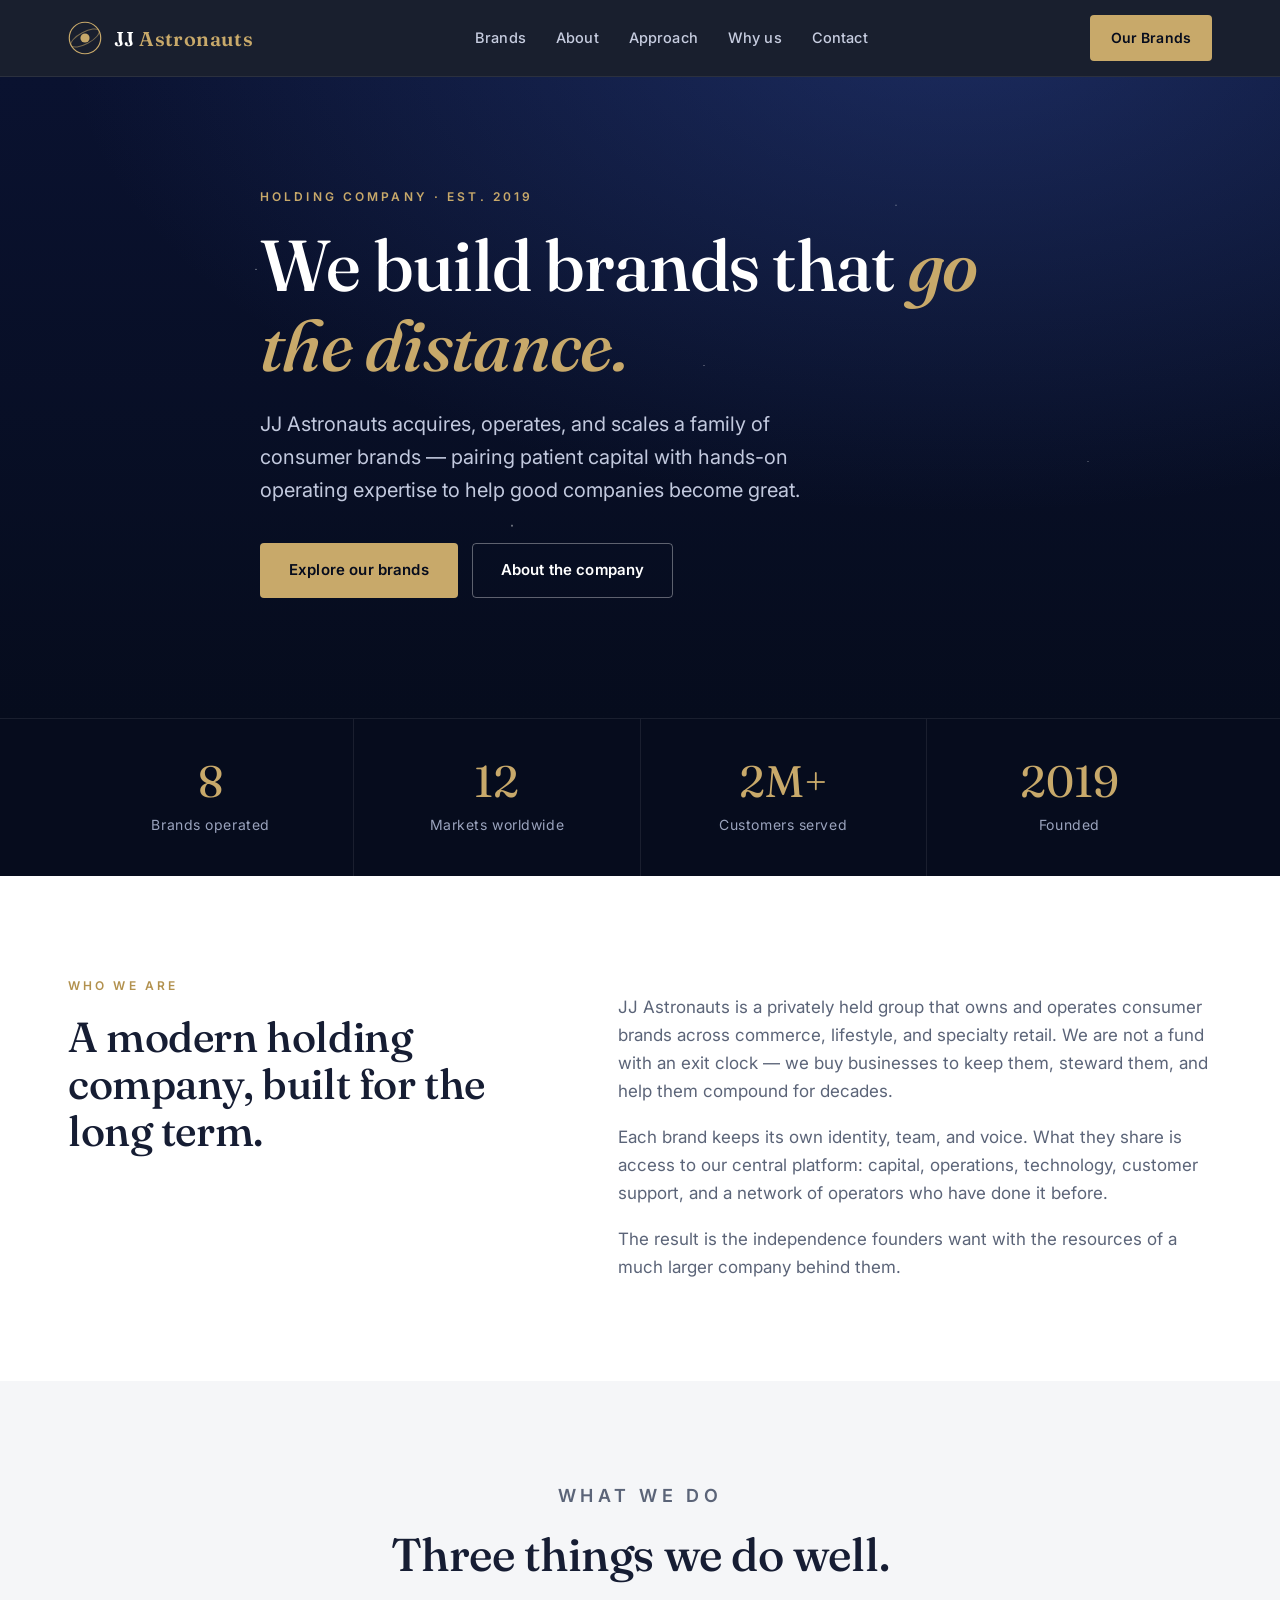
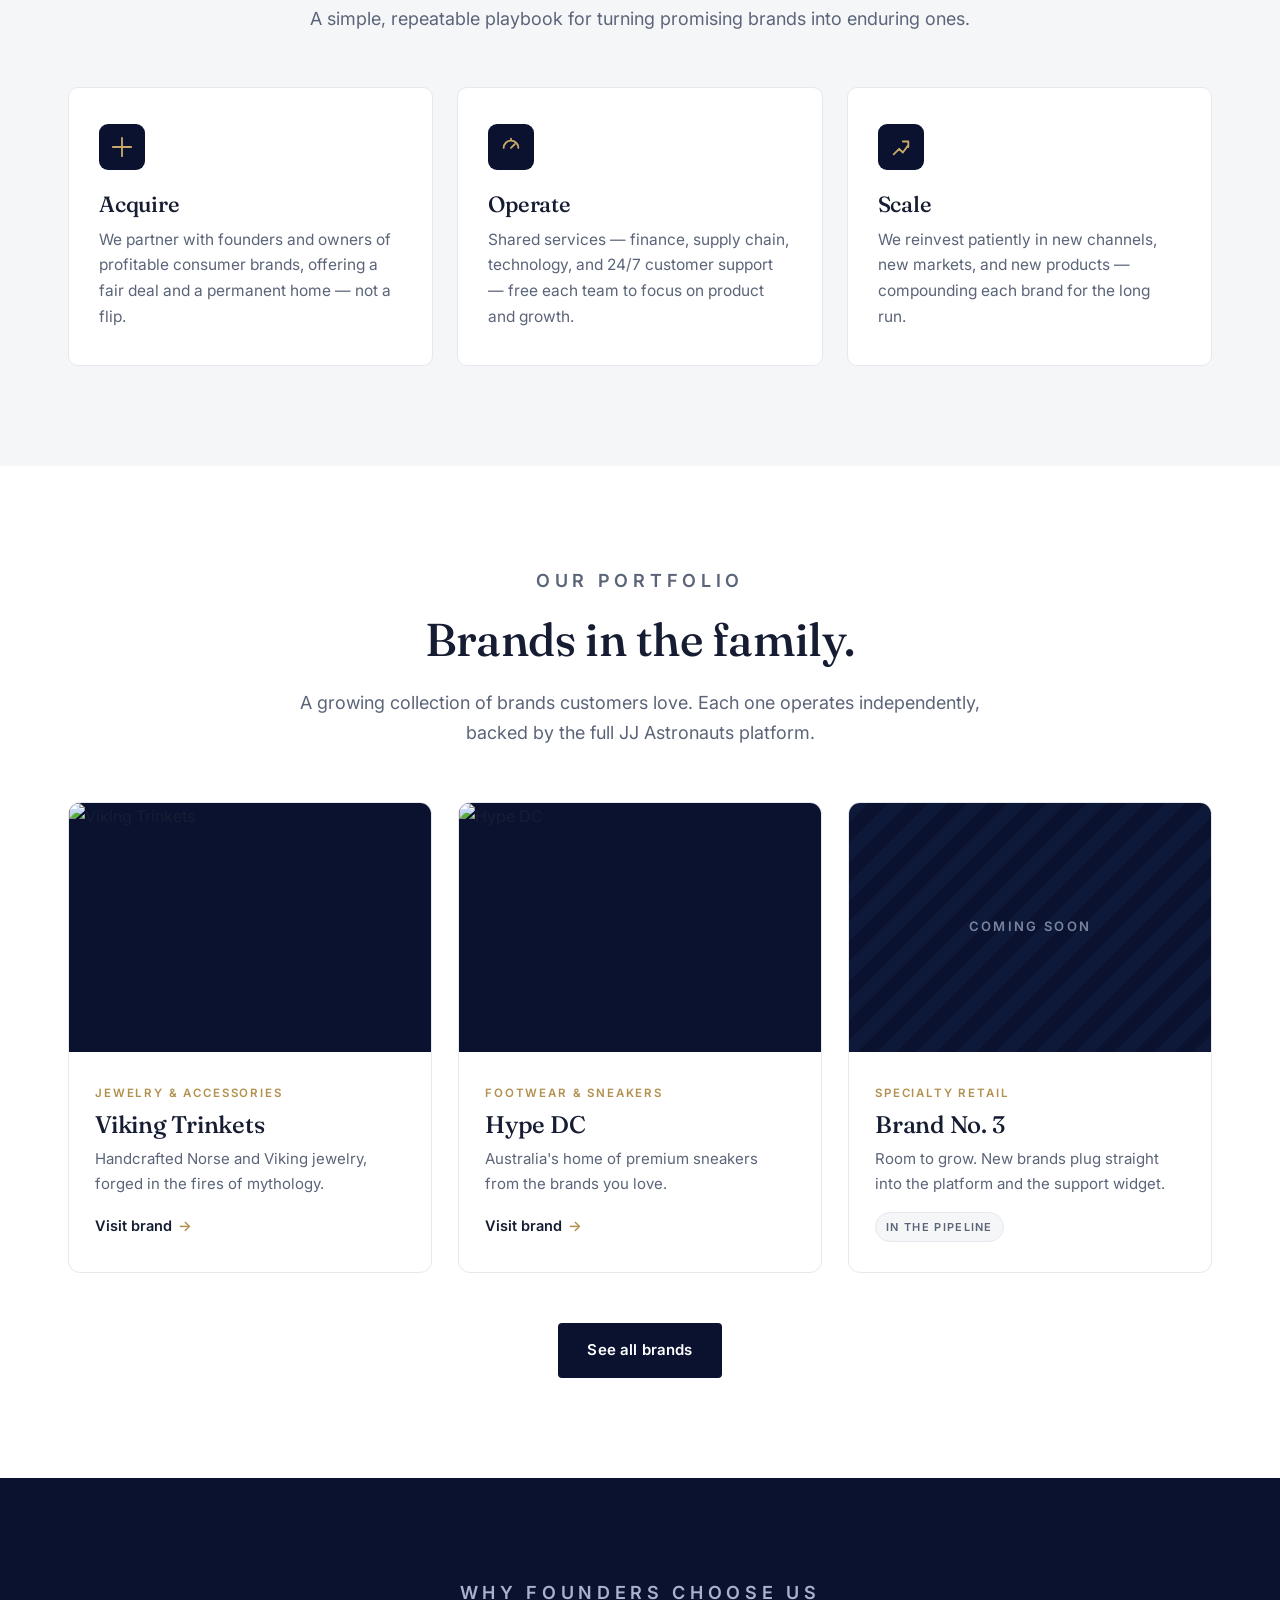
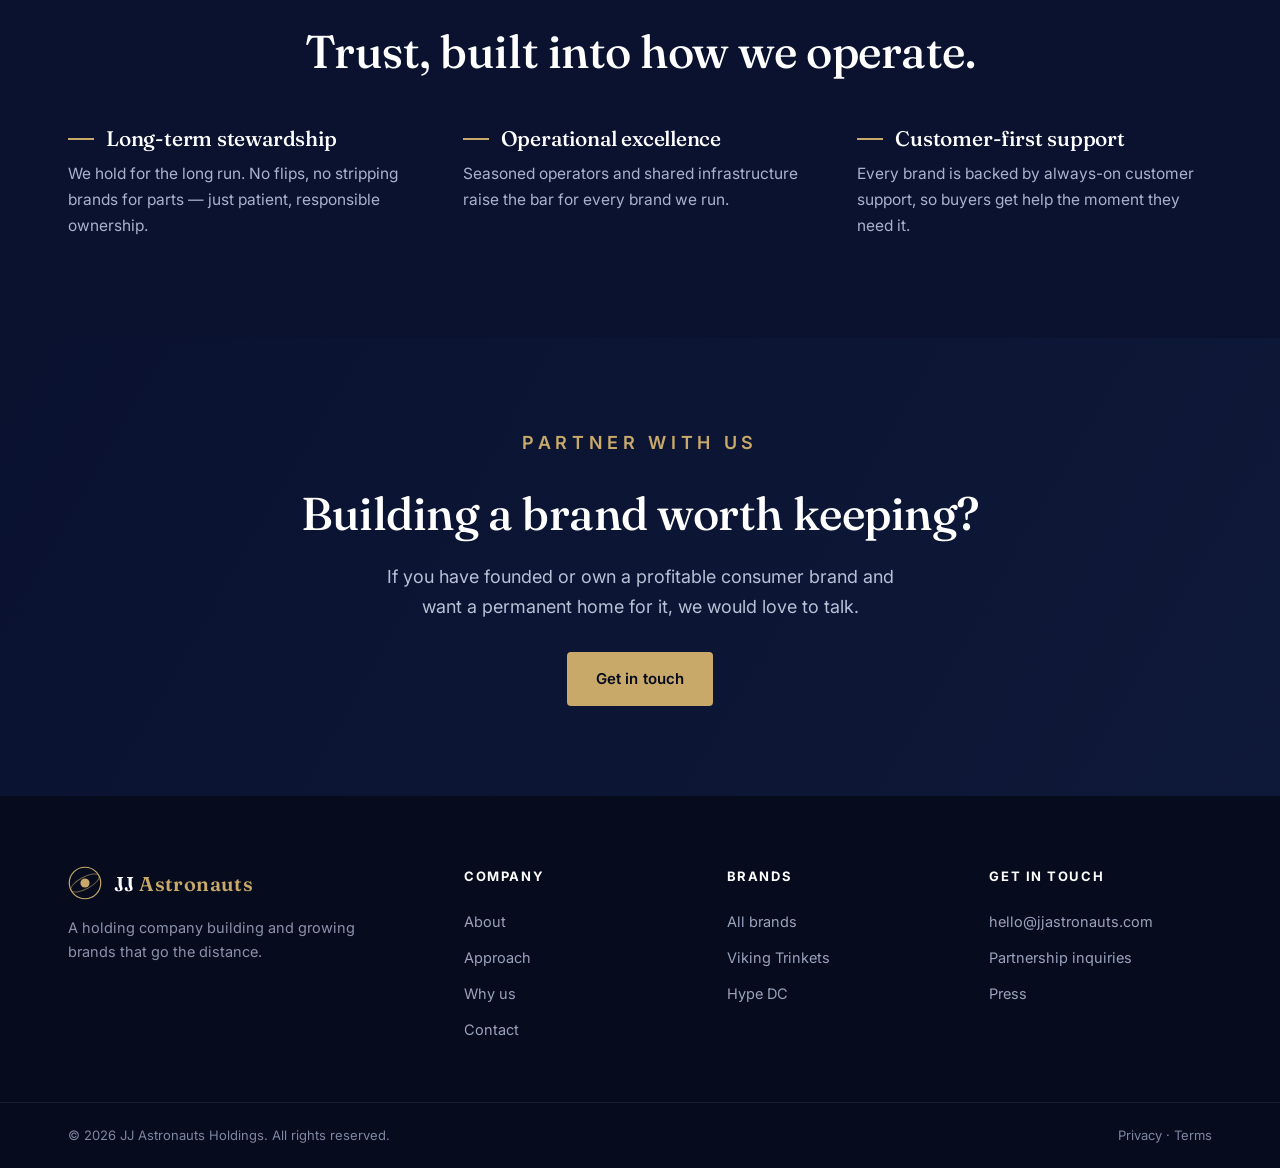
==== commit 002fcaf0: "Add Hype DC brand (sneaker retailer) emulating hypedc.com/au - New /brands/hype-dc demo homepage in " ====
--- a/index.html
+++ b/index.html
@@ -128,15 +128,15 @@
             <span class="visit">Visit brand <span class="arrow">&rarr;</span></span>
           </div>
         </a>
-        <div class="brand-card soon">
-          <div class="thumb"><span>Coming soon</span></div>
+        <a class="brand-card" href="/brands/hype-dc">
+          <div class="thumb"><img src="https://images.unsplash.com/photo-1542291026-7eec264c27ff?w=900&q=80" alt="Hype DC" /></div>
           <div class="meta">
-            <span class="cat">Home &amp; Lifestyle</span>
-            <h3>Brand No. 2</h3>
-            <p>Another demo brand will live here &mdash; added the same way as Viking Trinkets.</p>
-            <span class="badge-soon">In the pipeline</span>
-          </div>
-        </div>
+            <span class="cat">Footwear &amp; Sneakers</span>
+            <h3>Hype DC</h3>
+            <p>Australia's home of premium sneakers from the brands you love.</p>
+            <span class="visit">Visit brand <span class="arrow">&rarr;</span></span>
+          </div>
+        </a>
         <div class="brand-card soon">
           <div class="thumb"><span>Coming soon</span></div>
           <div class="meta">
@@ -212,6 +212,7 @@
         <h4>Brands</h4>
         <a href="/brands">All brands</a>
         <a href="/brands/viking-trinkets">Viking Trinkets</a>
+        <a href="/brands/hype-dc">Hype DC</a>
       </div>
       <div class="footer-col">
         <h4>Get in touch</h4>
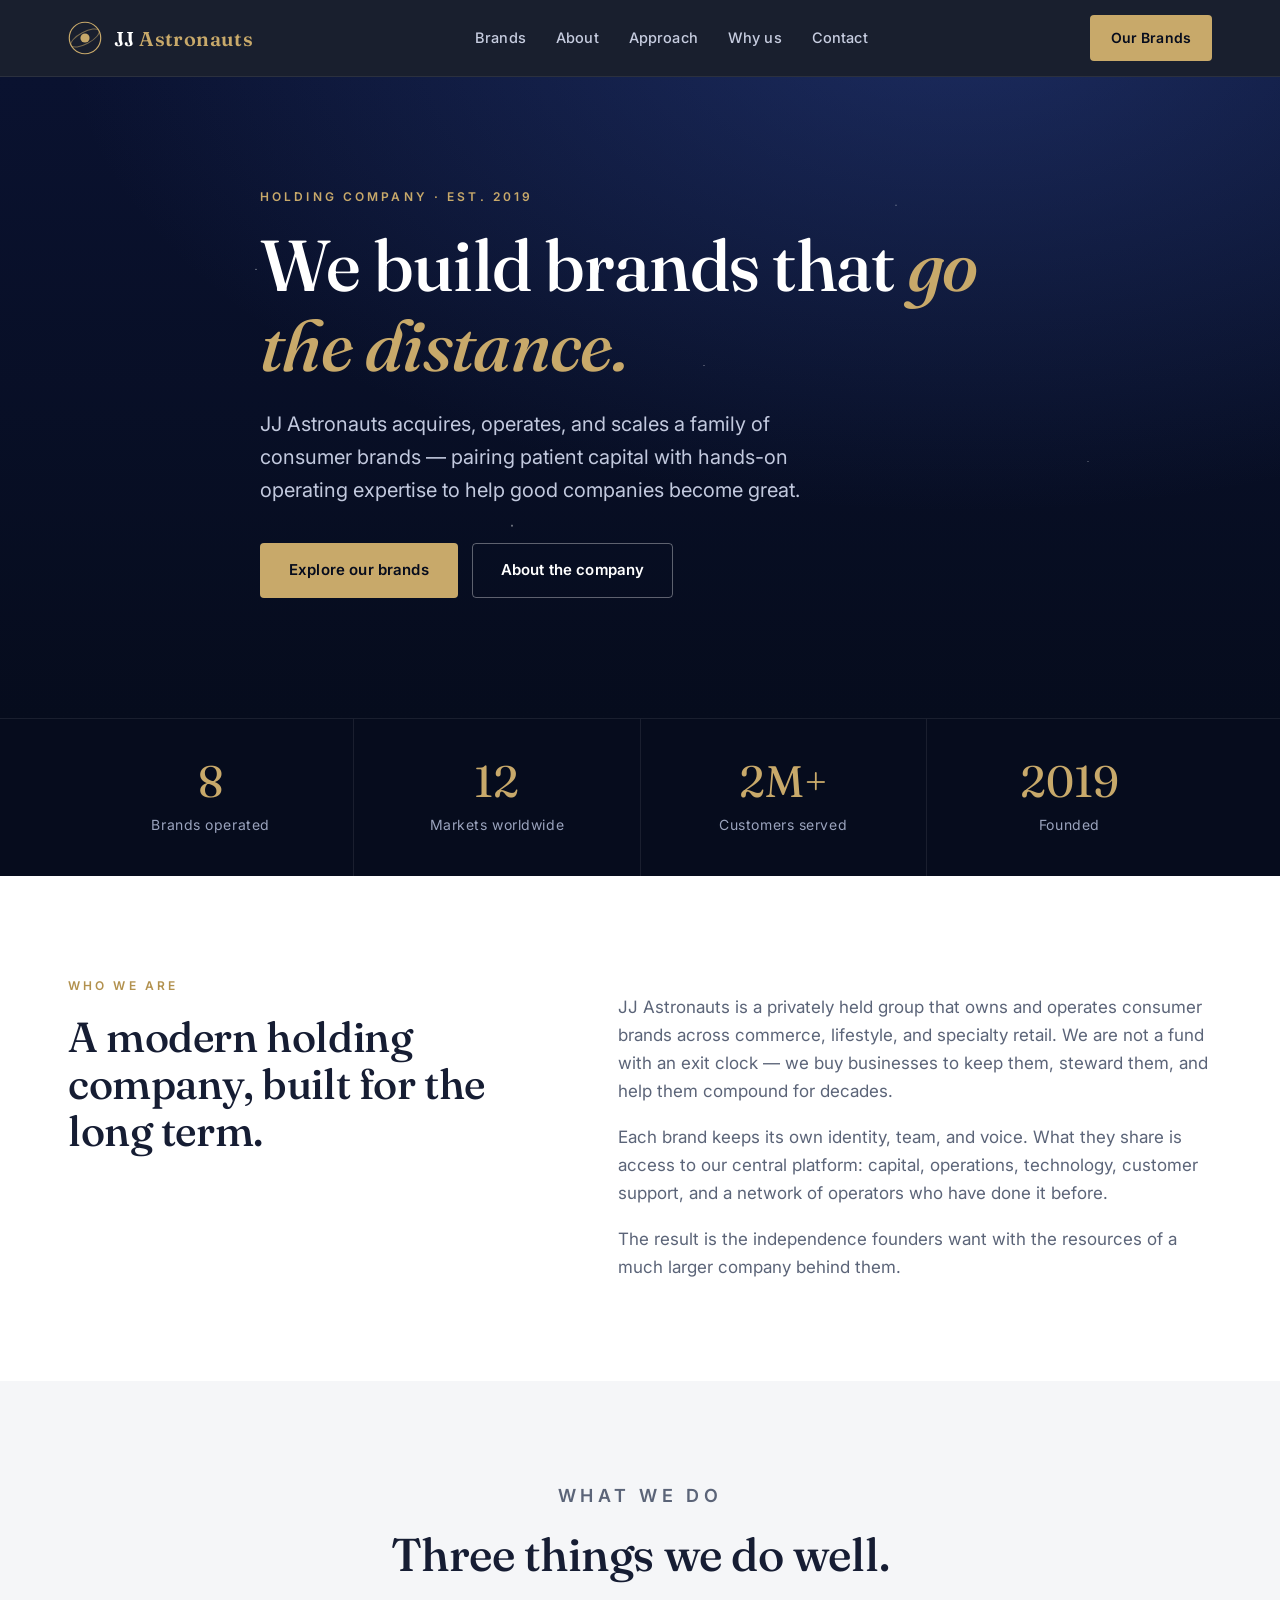
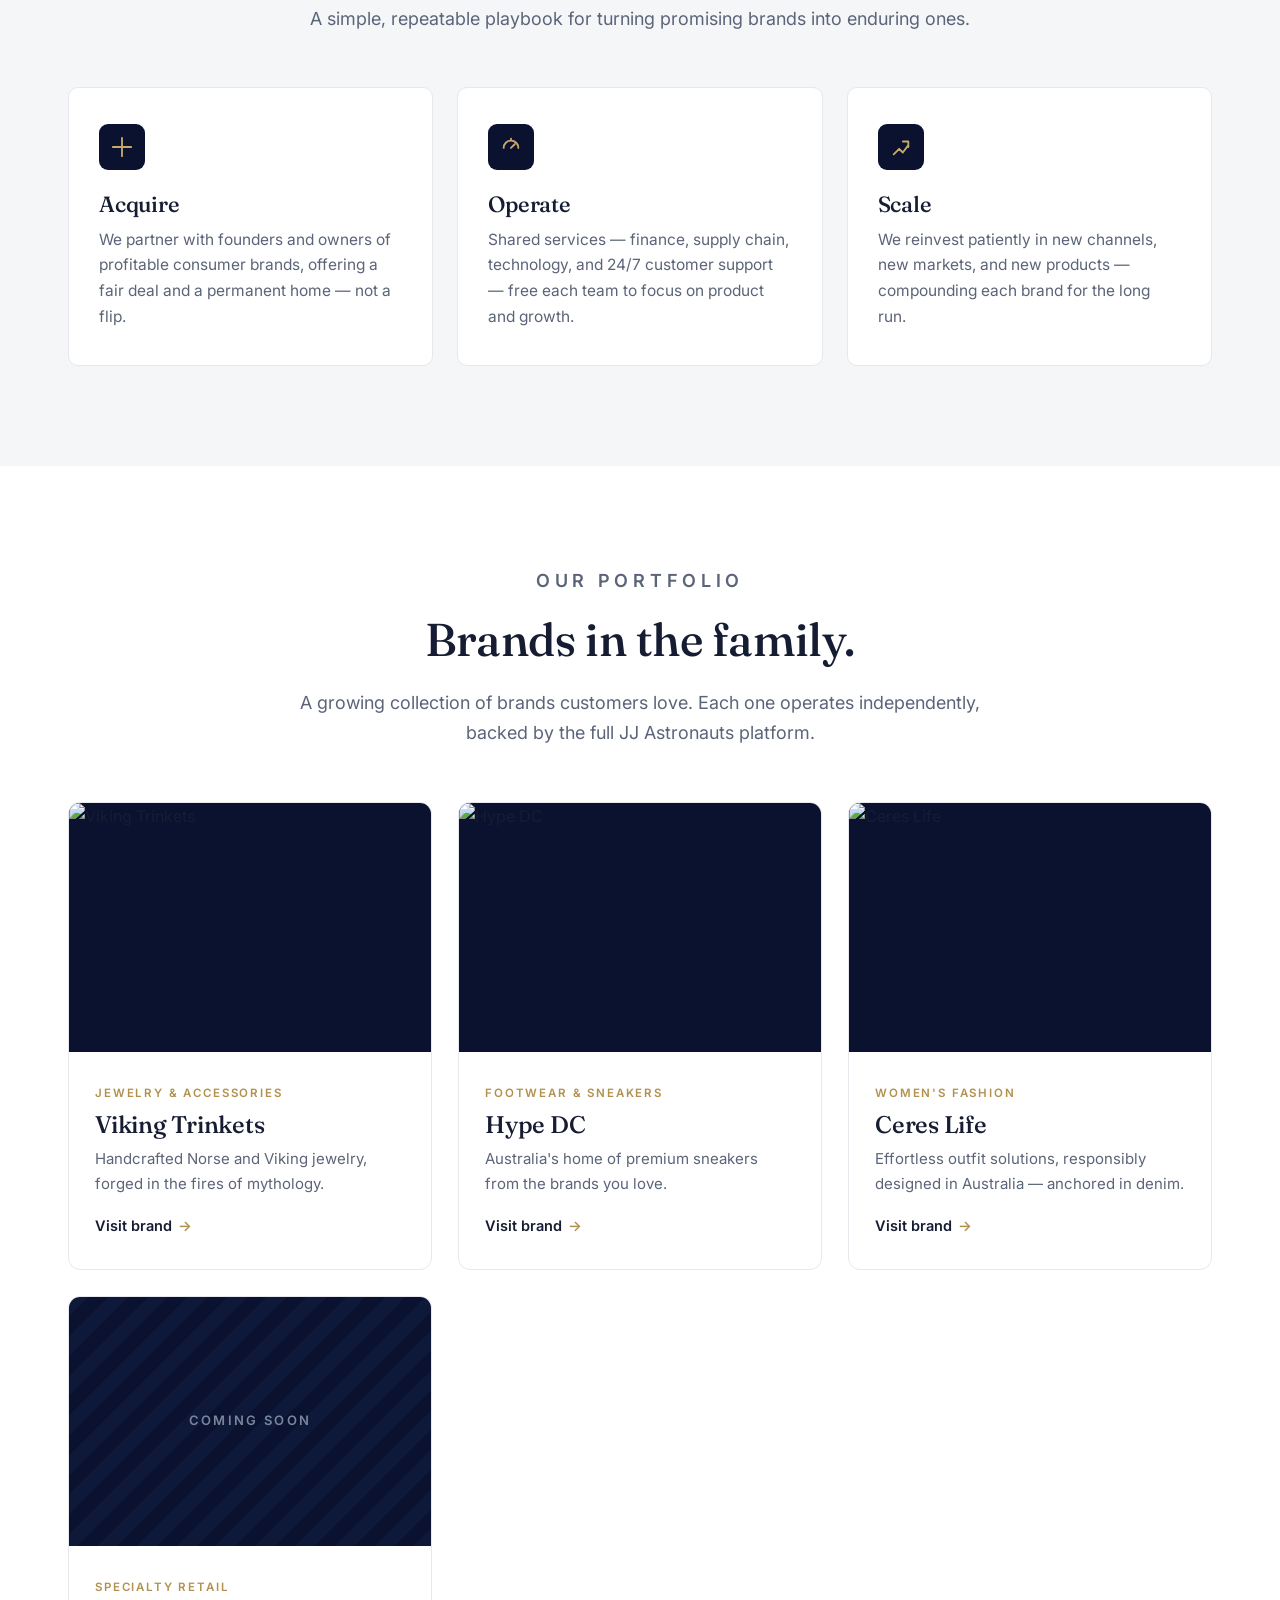
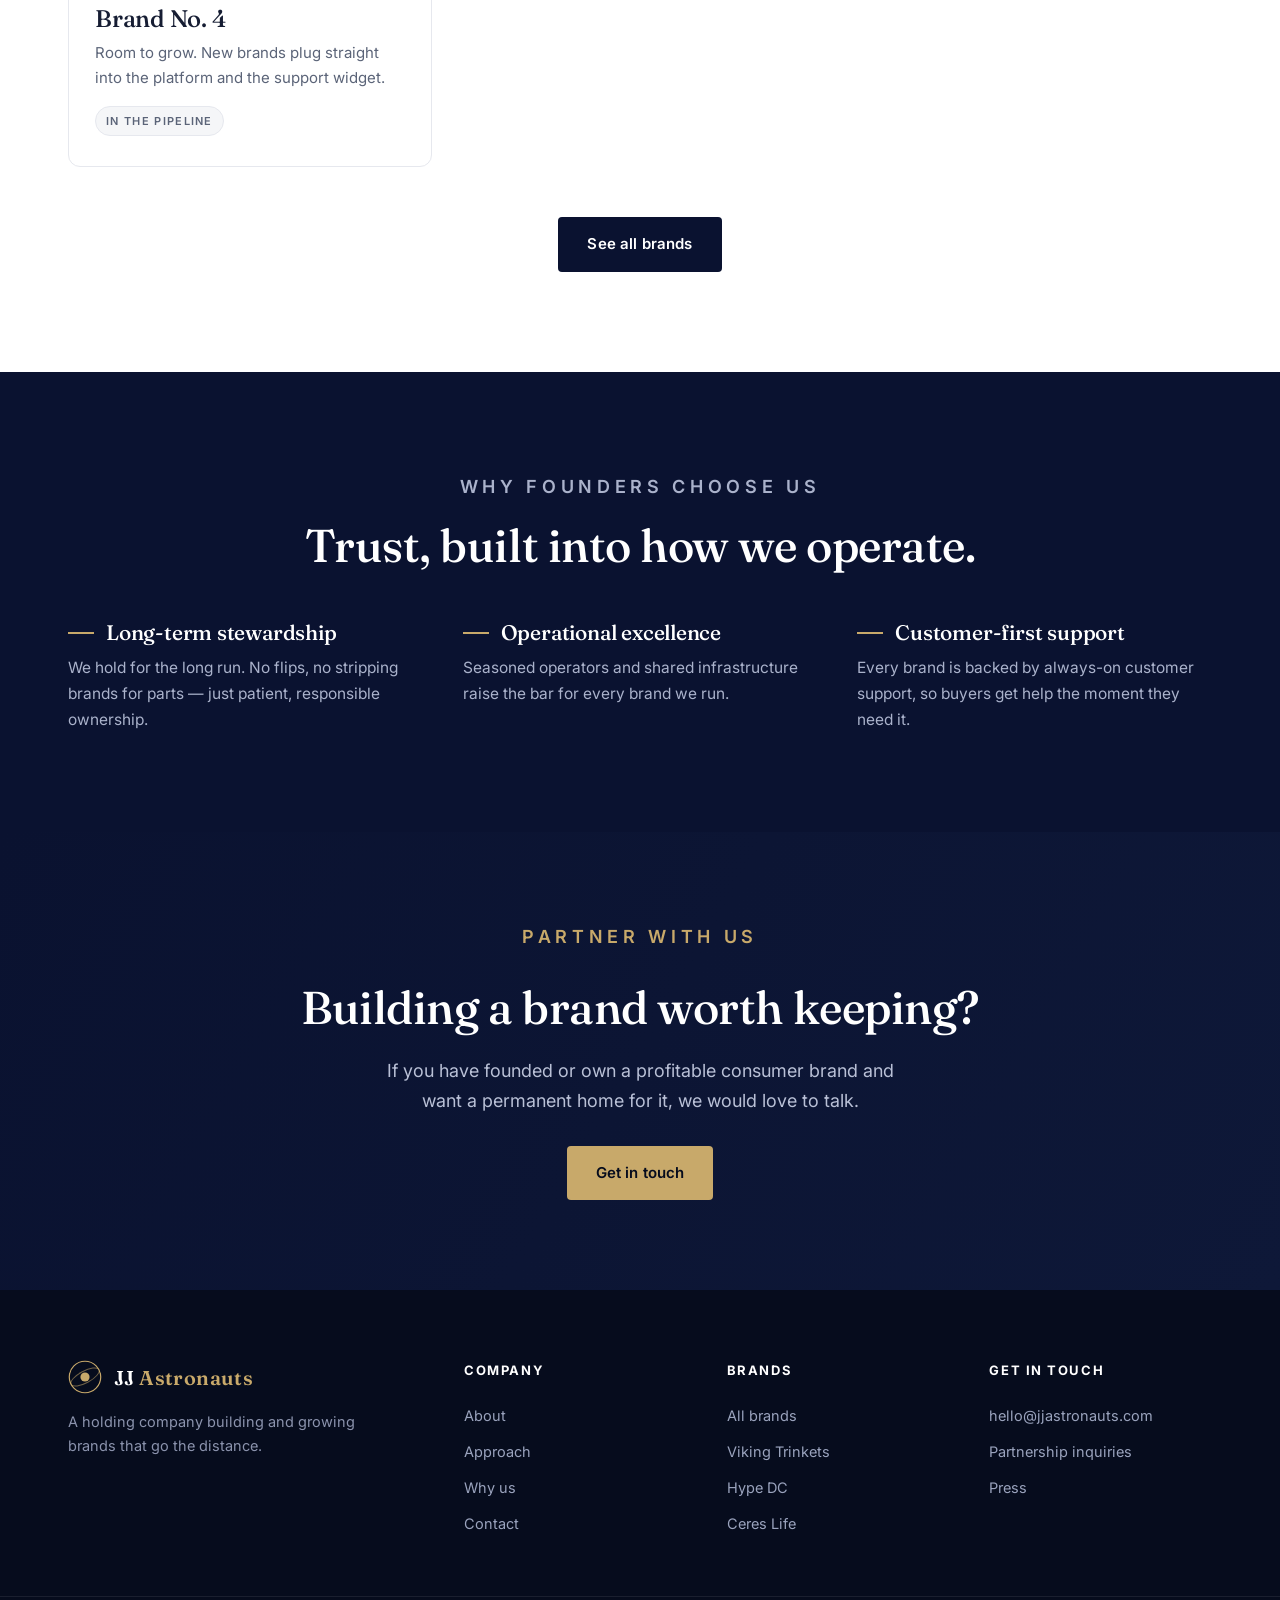
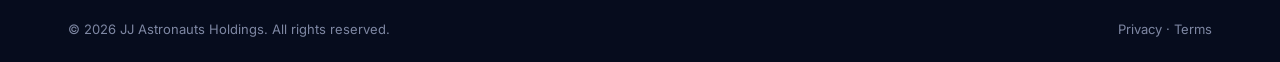
==== commit 77af0d98: "Add Ceres Life tile to corporate homepage brand grid The homepage index.html has its own brand grid " ====
--- a/index.html
+++ b/index.html
@@ -137,11 +137,20 @@
             <span class="visit">Visit brand <span class="arrow">&rarr;</span></span>
           </div>
         </a>
+        <a class="brand-card" href="/brands/ceres-life">
+          <div class="thumb"><img src="https://images.unsplash.com/photo-1490481651871-ab68de25d43d?w=900&q=80" alt="Ceres Life" /></div>
+          <div class="meta">
+            <span class="cat">Women's Fashion</span>
+            <h3>Ceres Life</h3>
+            <p>Effortless outfit solutions, responsibly designed in Australia &mdash; anchored in denim.</p>
+            <span class="visit">Visit brand <span class="arrow">&rarr;</span></span>
+          </div>
+        </a>
         <div class="brand-card soon">
           <div class="thumb"><span>Coming soon</span></div>
           <div class="meta">
             <span class="cat">Specialty Retail</span>
-            <h3>Brand No. 3</h3>
+            <h3>Brand No. 4</h3>
             <p>Room to grow. New brands plug straight into the platform and the support widget.</p>
             <span class="badge-soon">In the pipeline</span>
           </div>
@@ -213,6 +222,7 @@
         <a href="/brands">All brands</a>
         <a href="/brands/viking-trinkets">Viking Trinkets</a>
         <a href="/brands/hype-dc">Hype DC</a>
+        <a href="/brands/ceres-life">Ceres Life</a>
       </div>
       <div class="footer-col">
         <h4>Get in touch</h4>
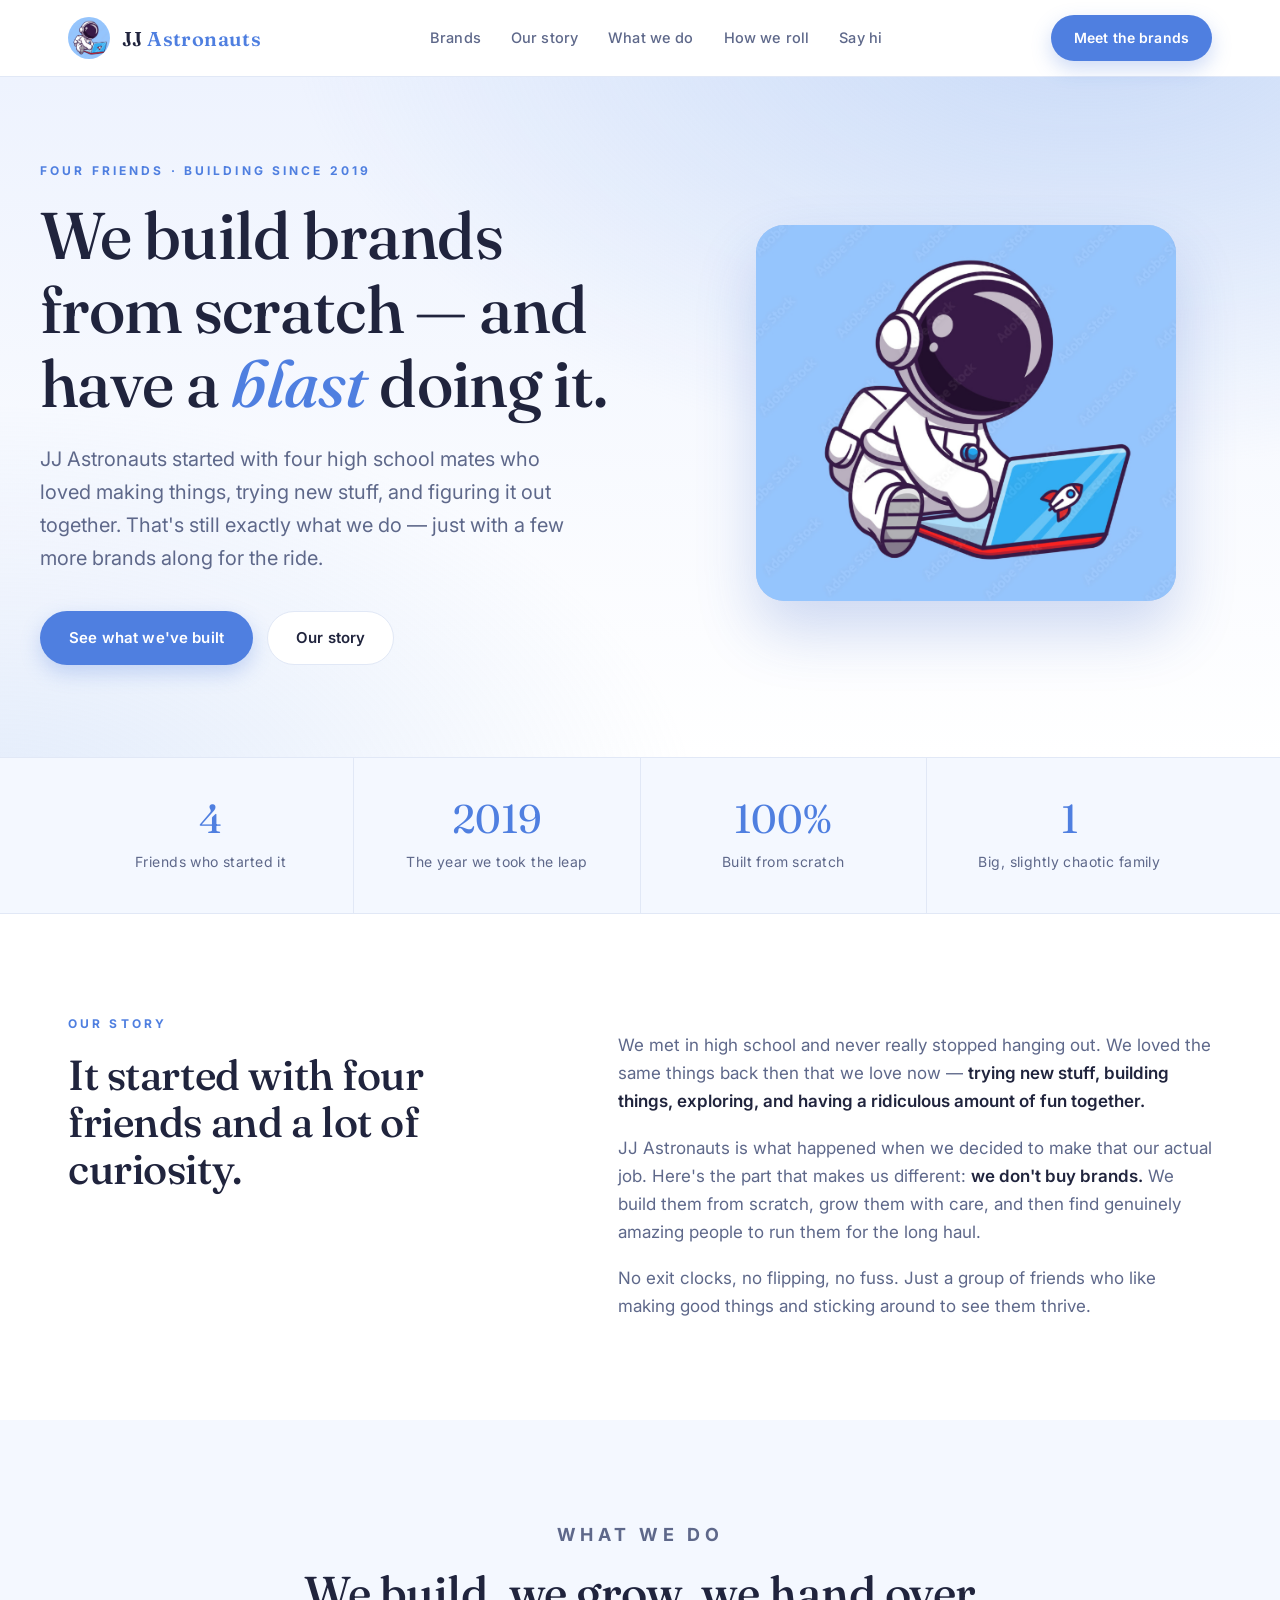
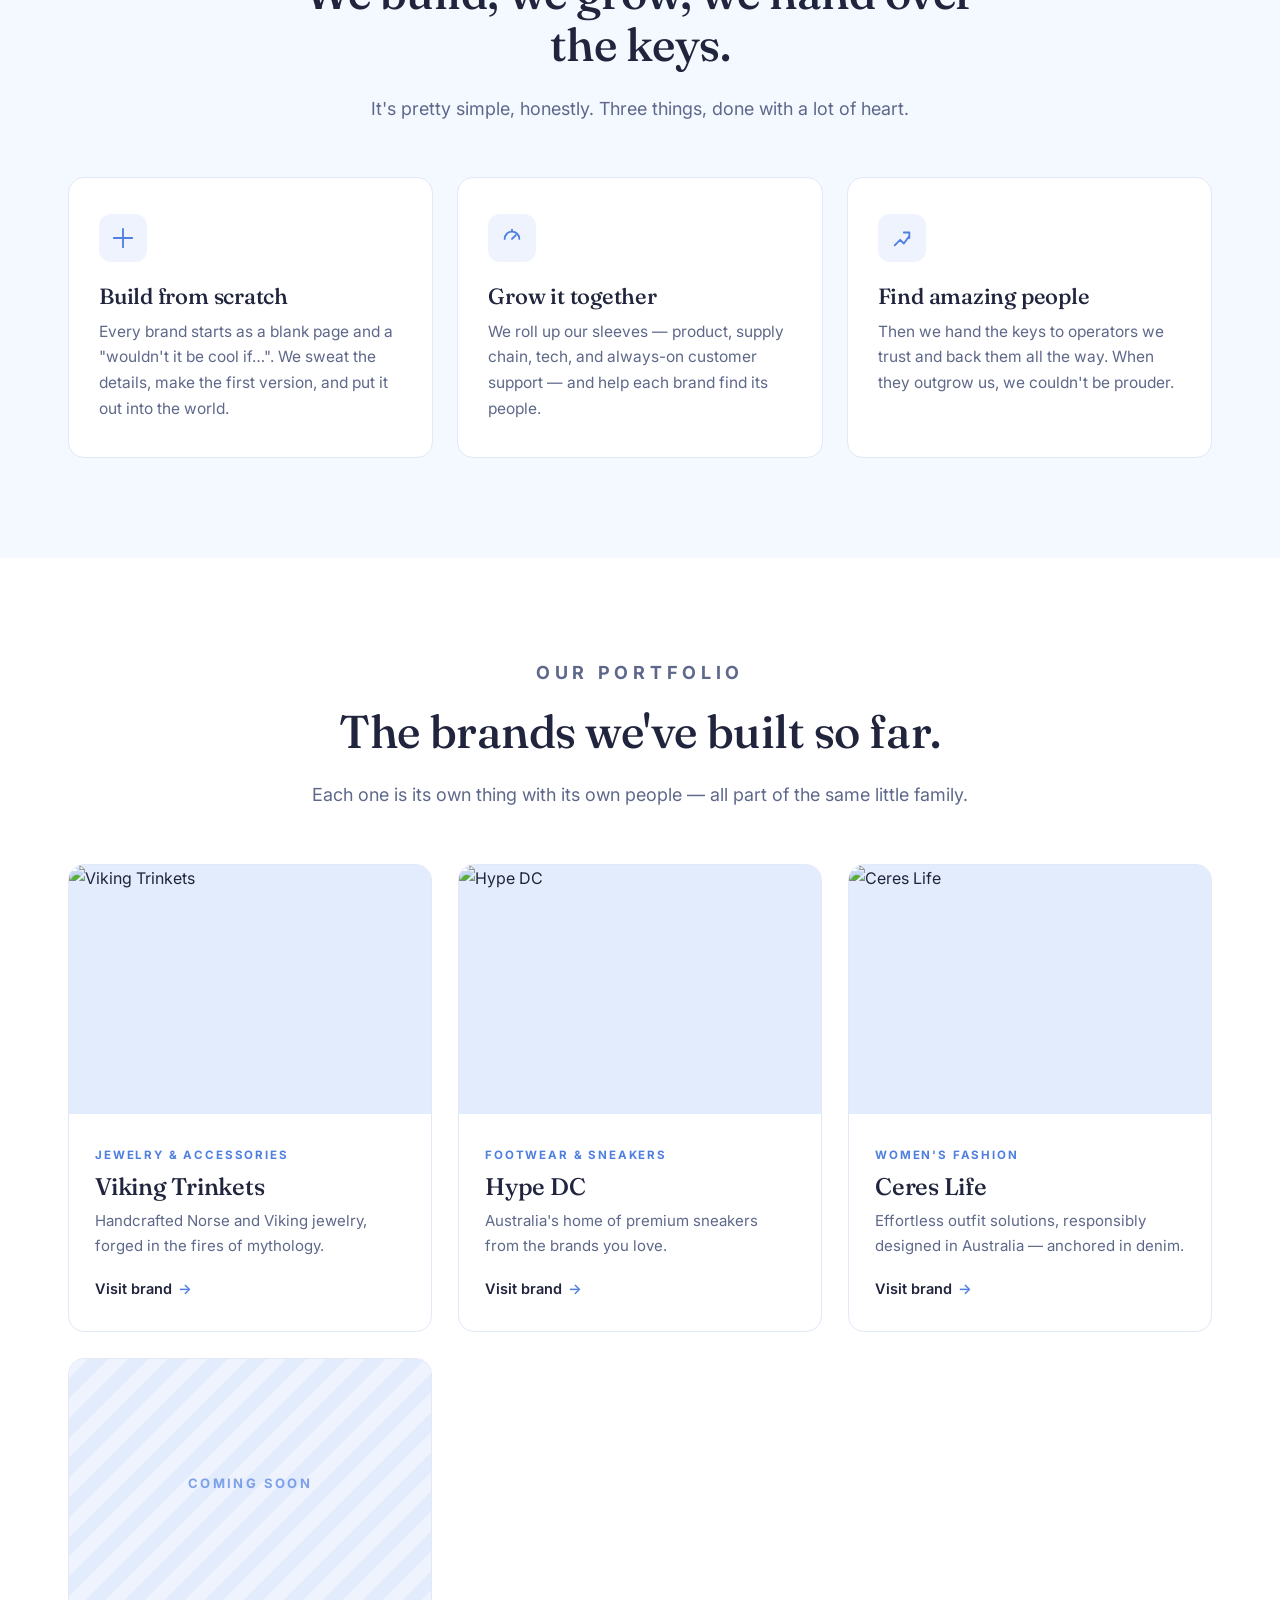
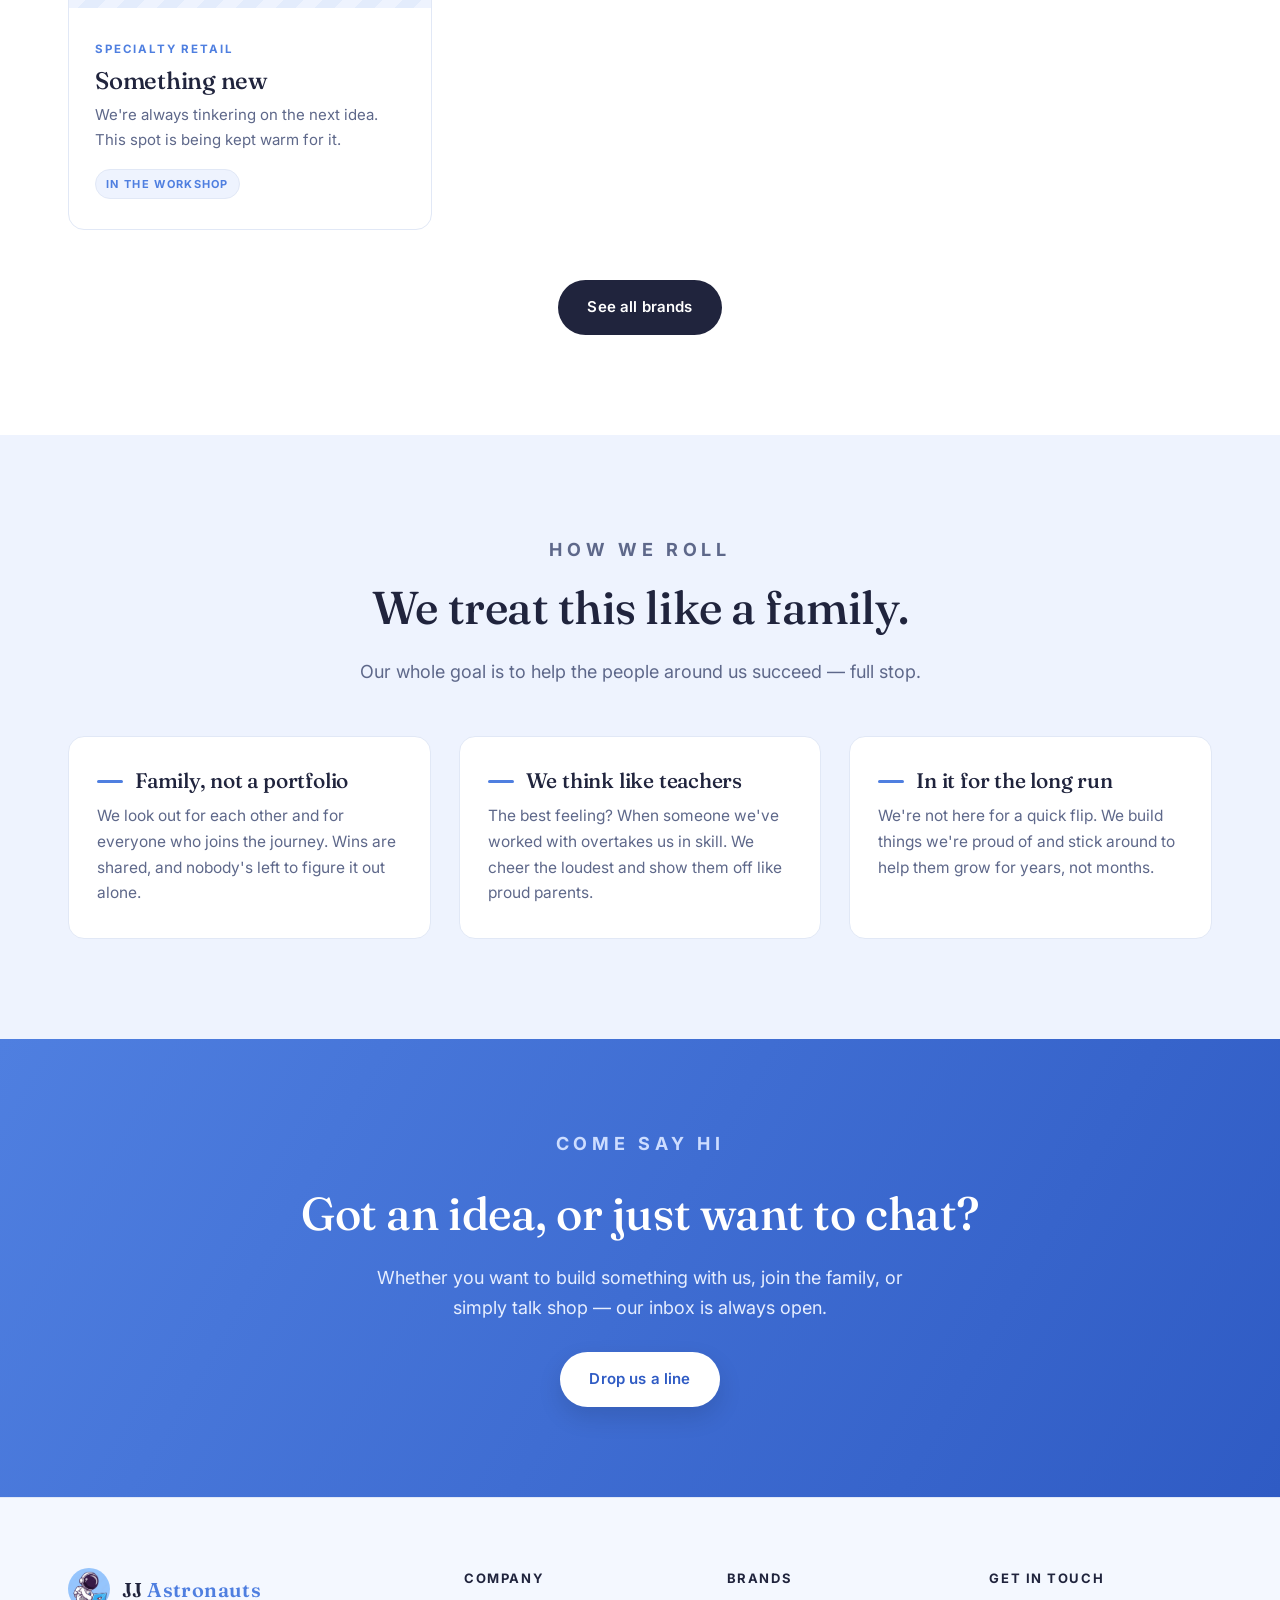
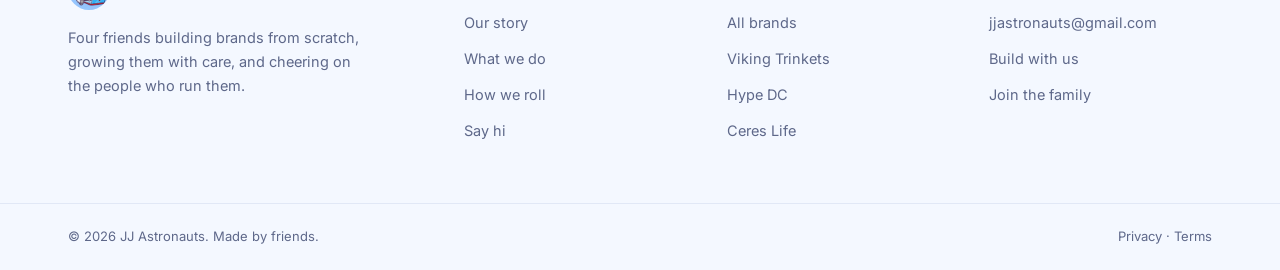
==== commit 013d6901: "Refresh JJ Astronauts site: light theme, astronaut logo, warmer copy - Rebuild corporate.css around " ====
--- a/index.html
+++ b/index.html
@@ -3,8 +3,8 @@
 <head>
   <meta charset="UTF-8" />
   <meta name="viewport" content="width=device-width, initial-scale=1.0" />
-  <title>JJ Astronauts — A Holding Company for Ambitious Brands</title>
-  <meta name="description" content="JJ Astronauts is a holding company that acquires, operates, and scales a family of consumer brands. Built for the long term." />
+  <title>JJ Astronauts — We build brands from scratch (and have fun doing it)</title>
+  <meta name="description" content="JJ Astronauts is a little family of four friends who build consumer brands from scratch, grow them, and hand them to amazing people to run. We're here to help everyone around us succeed." />
   <link rel="preconnect" href="https://fonts.googleapis.com" />
   <link rel="preconnect" href="https://fonts.gstatic.com" crossorigin />
   <link href="https://fonts.googleapis.com/css2?family=Fraunces:ital,opsz,wght@0,9..144,400;0,9..144,500;1,9..144,400;1,9..144,500&family=Inter:wght@400;500;600;700&display=swap" rel="stylesheet" />
@@ -16,22 +16,18 @@
   <header class="site-header">
     <div class="container nav-inner">
       <a class="brand-logo" href="/" aria-label="JJ Astronauts home">
-        <svg class="mark" viewBox="0 0 40 40" fill="none" xmlns="http://www.w3.org/2000/svg" aria-hidden="true">
-          <circle cx="20" cy="20" r="18.5" stroke="#c8a96a" stroke-width="1.4"/>
-          <ellipse cx="20" cy="20" rx="18.5" ry="7" stroke="#c8a96a" stroke-width="1.1" opacity=".55" transform="rotate(-28 20 20)"/>
-          <circle cx="20" cy="20" r="5.4" fill="#c8a96a"/>
-        </svg>
+        <img class="mark" src="/images/jj-astronaut.png" alt="JJ Astronauts" />
         <span class="wordmark"><b>JJ</b> <span>Astronauts</span></span>
       </a>
       <nav class="nav-links" aria-label="Primary">
         <a href="/brands">Brands</a>
-        <a href="#about">About</a>
-        <a href="#approach">Approach</a>
-        <a href="#values">Why us</a>
-        <a href="#contact">Contact</a>
+        <a href="#about">Our story</a>
+        <a href="#approach">What we do</a>
+        <a href="#values">How we roll</a>
+        <a href="#contact">Say hi</a>
       </nav>
       <div class="nav-cta">
-        <a class="btn btn-gold" href="/brands">Our Brands</a>
+        <a class="btn btn-gold" href="/brands">Meet the brands</a>
       </div>
     </div>
   </header>
@@ -39,72 +35,77 @@
   <!-- Hero -->
   <section class="hero">
     <div class="container hero-inner">
-      <p class="eyebrow on-dark">Holding Company &middot; Est. 2019</p>
-      <h1>We build brands that <em>go the distance.</em></h1>
-      <p class="lead">JJ Astronauts acquires, operates, and scales a family of consumer brands &mdash; pairing patient capital with hands-on operating expertise to help good companies become great.</p>
-      <div class="hero-actions">
-        <a class="btn btn-gold" href="/brands">Explore our brands</a>
-        <a class="btn btn-ghost" href="#about">About the company</a>
-      </div>
-    </div>
-  </section>
-
-  <!-- Stats -->
+      <div class="hero-copy">
+        <p class="eyebrow">Four friends &middot; building since 2019</p>
+        <h1>We build brands from scratch &mdash; and have a <em>blast</em> doing it.</h1>
+        <p class="lead">JJ Astronauts started with four high school mates who loved making things, trying new stuff, and figuring it out together. That's still exactly what we do &mdash; just with a few more brands along for the ride.</p>
+        <div class="hero-actions">
+          <a class="btn btn-gold" href="/brands">See what we've built</a>
+          <a class="btn btn-ghost" href="#about">Our story</a>
+        </div>
+      </div>
+      <div class="hero-art">
+        <img src="/images/jj-astronaut.png" alt="The JJ Astronauts mascot, building away on a laptop" />
+      </div>
+    </div>
+  </section>
+
+  <!-- Friendly facts -->
   <section class="stats">
     <div class="container">
       <div class="stats-grid">
-        <div class="stat"><div class="num">8</div><div class="label">Brands operated</div></div>
-        <div class="stat"><div class="num">12</div><div class="label">Markets worldwide</div></div>
-        <div class="stat"><div class="num">2M+</div><div class="label">Customers served</div></div>
-        <div class="stat"><div class="num">2019</div><div class="label">Founded</div></div>
-      </div>
-    </div>
-  </section>
-
-  <!-- About -->
+        <div class="stat"><div class="num">4</div><div class="label">Friends who started it</div></div>
+        <div class="stat"><div class="num">2019</div><div class="label">The year we took the leap</div></div>
+        <div class="stat"><div class="num">100%</div><div class="label">Built from scratch</div></div>
+        <div class="stat"><div class="num">1</div><div class="label">Big, slightly chaotic family</div></div>
+      </div>
+    </div>
+  </section>
+
+  <!-- About / story -->
   <section class="section" id="about">
     <div class="container split">
       <div class="head">
-        <p class="eyebrow">Who we are</p>
-        <h2>A modern holding company, built for the long term.</h2>
+        <p class="eyebrow">Our story</p>
+        <h2>It started with four friends and a lot of curiosity.</h2>
       </div>
       <div class="body">
-        <p>JJ Astronauts is a privately held group that owns and operates consumer brands across commerce, lifestyle, and specialty retail. We are not a fund with an exit clock &mdash; we buy businesses to keep them, steward them, and help them compound for decades.</p>
-        <p>Each brand keeps its own identity, team, and voice. What they share is access to our central platform: capital, operations, technology, customer support, and a network of operators who have done it before.</p>
-        <p>The result is the independence founders want with the resources of a much larger company behind them.</p>
-      </div>
-    </div>
-  </section>
-
-  <!-- Approach -->
+        <p>We met in high school and never really stopped hanging out. We loved the same things back then that we love now &mdash; <strong>trying new stuff, building things, exploring, and having a ridiculous amount of fun together.</strong></p>
+        <p>JJ Astronauts is what happened when we decided to make that our actual job. Here's the part that makes us different: <strong>we don't buy brands.</strong> We build them from scratch, grow them with care, and then find genuinely amazing people to run them for the long haul.</p>
+        <p>No exit clocks, no flipping, no fuss. Just a group of friends who like making good things and sticking around to see them thrive.</p>
+      </div>
+    </div>
+  </section>
+
+  <!-- What we do -->
   <section class="section mist" id="approach">
     <div class="container">
       <div class="section-head center">
         <p class="eyebrow">What we do</p>
-        <h2>Three things we do well.</h2>
-        <p>A simple, repeatable playbook for turning promising brands into enduring ones.</p>
+        <h2>We build, we grow, we hand over the keys.</h2>
+        <p>It's pretty simple, honestly. Three things, done with a lot of heart.</p>
       </div>
       <div class="cards">
         <div class="card">
           <div class="ico" aria-hidden="true">
             <svg width="22" height="22" viewBox="0 0 24 24" fill="none"><path d="M12 2v20M2 12h20" stroke="currentColor" stroke-width="2" stroke-linecap="round"/></svg>
           </div>
-          <h3>Acquire</h3>
-          <p>We partner with founders and owners of profitable consumer brands, offering a fair deal and a permanent home &mdash; not a flip.</p>
+          <h3>Build from scratch</h3>
+          <p>Every brand starts as a blank page and a "wouldn't it be cool if&hellip;". We sweat the details, make the first version, and put it out into the world.</p>
         </div>
         <div class="card">
           <div class="ico" aria-hidden="true">
             <svg width="22" height="22" viewBox="0 0 24 24" fill="none"><path d="M4 13a8 8 0 0 1 16 0M12 3v2M12 13l4-4" stroke="currentColor" stroke-width="2" stroke-linecap="round" stroke-linejoin="round"/></svg>
           </div>
-          <h3>Operate</h3>
-          <p>Shared services &mdash; finance, supply chain, technology, and 24/7 customer support &mdash; free each team to focus on product and growth.</p>
+          <h3>Grow it together</h3>
+          <p>We roll up our sleeves &mdash; product, supply chain, tech, and always-on customer support &mdash; and help each brand find its people.</p>
         </div>
         <div class="card">
           <div class="ico" aria-hidden="true">
             <svg width="22" height="22" viewBox="0 0 24 24" fill="none"><path d="M4 20l6-6 4 4 6-8M14 6h6v6" stroke="currentColor" stroke-width="2" stroke-linecap="round" stroke-linejoin="round"/></svg>
           </div>
-          <h3>Scale</h3>
-          <p>We reinvest patiently in new channels, new markets, and new products &mdash; compounding each brand for the long run.</p>
+          <h3>Find amazing people</h3>
+          <p>Then we hand the keys to operators we trust and back them all the way. When they outgrow us, we couldn't be prouder.</p>
         </div>
       </div>
     </div>
@@ -115,8 +116,8 @@
     <div class="container">
       <div class="section-head center">
         <p class="eyebrow">Our portfolio</p>
-        <h2>Brands in the family.</h2>
-        <p>A growing collection of brands customers love. Each one operates independently, backed by the full JJ Astronauts platform.</p>
+        <h2>The brands we've built so far.</h2>
+        <p>Each one is its own thing with its own people &mdash; all part of the same little family.</p>
       </div>
       <div class="brand-grid">
         <a class="brand-card" href="/brands/viking-trinkets">
@@ -150,9 +151,9 @@
           <div class="thumb"><span>Coming soon</span></div>
           <div class="meta">
             <span class="cat">Specialty Retail</span>
-            <h3>Brand No. 4</h3>
-            <p>Room to grow. New brands plug straight into the platform and the support widget.</p>
-            <span class="badge-soon">In the pipeline</span>
+            <h3>Something new</h3>
+            <p>We're always tinkering on the next idea. This spot is being kept warm for it.</p>
+            <span class="badge-soon">In the workshop</span>
           </div>
         </div>
       </div>
@@ -166,21 +167,22 @@
   <section class="values section" id="values">
     <div class="container">
       <div class="section-head center">
-        <p class="eyebrow on-dark">Why founders choose us</p>
-        <h2 style="color:#fff">Trust, built into how we operate.</h2>
+        <p class="eyebrow">How we roll</p>
+        <h2>We treat this like a family.</h2>
+        <p>Our whole goal is to help the people around us succeed &mdash; full stop.</p>
       </div>
       <div class="values-grid">
         <div class="value">
-          <h3>Long-term stewardship</h3>
-          <p>We hold for the long run. No flips, no stripping brands for parts &mdash; just patient, responsible ownership.</p>
+          <h3>Family, not a portfolio</h3>
+          <p>We look out for each other and for everyone who joins the journey. Wins are shared, and nobody's left to figure it out alone.</p>
         </div>
         <div class="value">
-          <h3>Operational excellence</h3>
-          <p>Seasoned operators and shared infrastructure raise the bar for every brand we run.</p>
+          <h3>We think like teachers</h3>
+          <p>The best feeling? When someone we've worked with overtakes us in skill. We cheer the loudest and show them off like proud parents.</p>
         </div>
         <div class="value">
-          <h3>Customer-first support</h3>
-          <p>Every brand is backed by always-on customer support, so buyers get help the moment they need it.</p>
+          <h3>In it for the long run</h3>
+          <p>We're not here for a quick flip. We build things we're proud of and stick around to help them grow for years, not months.</p>
         </div>
       </div>
     </div>
@@ -189,10 +191,10 @@
   <!-- CTA -->
   <section class="cta-band" id="contact">
     <div class="container">
-      <p class="eyebrow on-dark">Partner with us</p>
-      <h2>Building a brand worth keeping?</h2>
-      <p>If you have founded or own a profitable consumer brand and want a permanent home for it, we would love to talk.</p>
-      <a class="btn btn-gold" href="mailto:hello@jjastronauts.com">Get in touch</a>
+      <p class="eyebrow on-dark">Come say hi</p>
+      <h2>Got an idea, or just want to chat?</h2>
+      <p>Whether you want to build something with us, join the family, or simply talk shop &mdash; our inbox is always open.</p>
+      <a class="btn btn-gold" href="mailto:jjastronauts@gmail.com">Drop us a line</a>
     </div>
   </section>
 
@@ -201,21 +203,17 @@
     <div class="container footer-grid">
       <div class="footer-brand">
         <a class="brand-logo" href="/">
-          <svg class="mark" viewBox="0 0 40 40" fill="none" xmlns="http://www.w3.org/2000/svg" aria-hidden="true">
-            <circle cx="20" cy="20" r="18.5" stroke="#c8a96a" stroke-width="1.4"/>
-            <ellipse cx="20" cy="20" rx="18.5" ry="7" stroke="#c8a96a" stroke-width="1.1" opacity=".55" transform="rotate(-28 20 20)"/>
-            <circle cx="20" cy="20" r="5.4" fill="#c8a96a"/>
-          </svg>
+          <img class="mark" src="/images/jj-astronaut.png" alt="JJ Astronauts" />
           <span class="wordmark"><b>JJ</b> <span>Astronauts</span></span>
         </a>
-        <p>A holding company building and growing brands that go the distance.</p>
+        <p>Four friends building brands from scratch, growing them with care, and cheering on the people who run them.</p>
       </div>
       <div class="footer-col">
         <h4>Company</h4>
-        <a href="#about">About</a>
-        <a href="#approach">Approach</a>
-        <a href="#values">Why us</a>
-        <a href="#contact">Contact</a>
+        <a href="#about">Our story</a>
+        <a href="#approach">What we do</a>
+        <a href="#values">How we roll</a>
+        <a href="#contact">Say hi</a>
       </div>
       <div class="footer-col">
         <h4>Brands</h4>
@@ -226,14 +224,14 @@
       </div>
       <div class="footer-col">
         <h4>Get in touch</h4>
-        <a href="mailto:hello@jjastronauts.com">hello@jjastronauts.com</a>
-        <a href="#contact">Partnership inquiries</a>
-        <a href="#contact">Press</a>
+        <a href="mailto:jjastronauts@gmail.com">jjastronauts@gmail.com</a>
+        <a href="#contact">Build with us</a>
+        <a href="#contact">Join the family</a>
       </div>
     </div>
     <div class="footer-bottom">
       <div class="container">
-        <span>&copy; 2026 JJ Astronauts Holdings. All rights reserved.</span>
+        <span>&copy; 2026 JJ Astronauts. Made by friends.</span>
         <span>Privacy &middot; Terms</span>
       </div>
     </div>
--- a/css/corporate.css
+++ b/css/corporate.css
@@ -1,14 +1,15 @@
 :root {
-  --navy: #0a1230;
-  --navy-deep: #060c1d;
-  --navy-soft: #0e1838;
-  --ink: #161d33;
-  --muted: #5b6478;
+  --sky: #aac6f3;          /* logo background blue */
+  --blue: #4f7fe0;         /* primary friendly blue */
+  --blue-deep: #2f5bc4;
+  --blue-soft: #eef3fe;    /* light tint */
+  --blue-mist: #e3ecfc;
+  --ink: #20243d;          /* helmet navy — main text */
+  --muted: #5e688a;
   --paper: #ffffff;
-  --mist: #f5f6f8;
-  --line: #e6e8ee;
-  --gold: #c8a96a;
-  --gold-dark: #b2914e;
+  --mist: #f4f8ff;
+  --line: #e1e8f6;
+  --rocket: #ef5d40;       /* playful accent, used sparingly */
   --maxw: 1200px;
 }
 
@@ -39,11 +40,11 @@
   text-transform: uppercase;
   letter-spacing: .26em;
   font-size: 12px;
-  font-weight: 600;
-  color: var(--gold-dark);
+  font-weight: 700;
+  color: var(--blue);
   margin: 0 0 18px;
 }
-.eyebrow.on-dark { color: var(--gold); }
+.eyebrow.on-dark { color: #cdddff; }
 
 /* Buttons */
 .btn {
@@ -57,26 +58,26 @@
   font-size: 15px;
   letter-spacing: .01em;
   padding: 14px 28px;
-  border-radius: 4px;
+  border-radius: 999px;
   transition: all .18s ease;
 }
-.btn-gold { background: var(--gold); color: var(--navy-deep); }
-.btn-gold:hover { background: var(--gold-dark); color: #fff; }
-.btn-ghost { background: transparent; color: #fff; border-color: rgba(255,255,255,.35); }
-.btn-ghost:hover { border-color: #fff; background: rgba(255,255,255,.06); }
-.btn-dark { background: var(--navy); color: #fff; }
-.btn-dark:hover { background: var(--navy-soft); }
+.btn-gold { background: var(--blue); color: #fff; box-shadow: 0 8px 20px rgba(79,127,224,.28); }
+.btn-gold:hover { background: var(--blue-deep); transform: translateY(-1px); }
+.btn-ghost { background: #fff; color: var(--ink); border-color: var(--line); }
+.btn-ghost:hover { border-color: var(--blue); color: var(--blue); }
+.btn-dark { background: var(--ink); color: #fff; }
+.btn-dark:hover { background: var(--blue-deep); }
 .btn-outline { background: transparent; color: var(--ink); border-color: var(--line); }
-.btn-outline:hover { border-color: var(--ink); }
+.btn-outline:hover { border-color: var(--blue); color: var(--blue); }
 
 /* Header / nav */
 .site-header {
   position: sticky;
   top: 0;
   z-index: 60;
-  background: rgba(6, 12, 29, .92);
+  background: rgba(255,255,255,.85);
   backdrop-filter: blur(10px);
-  border-bottom: 1px solid rgba(255,255,255,.08);
+  border-bottom: 1px solid var(--line);
 }
 .nav-inner {
   display: flex;
@@ -85,58 +86,70 @@
   height: 76px;
   gap: 28px;
 }
-.brand-logo { display: flex; align-items: center; gap: 12px; color: #fff; }
-.brand-logo .mark { width: 34px; height: 34px; flex: none; }
+.brand-logo { display: flex; align-items: center; gap: 12px; color: var(--ink); }
+.brand-logo .mark {
+  width: 42px; height: 42px; flex: none; border-radius: 50%;
+  object-fit: cover; background: var(--sky);
+}
 .brand-logo .wordmark { font-family: "Fraunces", serif; font-size: 20px; letter-spacing: .02em; }
 .brand-logo .wordmark b { font-weight: 600; }
-.brand-logo .wordmark span { color: var(--gold); font-weight: 600; }
+.brand-logo .wordmark span { color: var(--blue); font-weight: 600; }
 .nav-links { display: flex; align-items: center; gap: 30px; }
 .nav-links a {
-  color: #c7cde0;
+  color: var(--muted);
   font-size: 14.5px;
   font-weight: 500;
   letter-spacing: .01em;
   transition: color .15s ease;
 }
-.nav-links a:hover { color: #fff; }
+.nav-links a:hover { color: var(--ink); }
 .nav-cta { display: flex; align-items: center; gap: 14px; }
-.nav-cta .btn { padding: 10px 20px; font-size: 14px; }
+.nav-cta .btn { padding: 10px 22px; font-size: 14px; }
 
 /* Hero */
 .hero {
   background:
-    radial-gradient(1px 1px at 20% 30%, rgba(255,255,255,.7), transparent),
-    radial-gradient(1px 1px at 70% 20%, rgba(255,255,255,.5), transparent),
-    radial-gradient(1.5px 1.5px at 40% 70%, rgba(255,255,255,.6), transparent),
-    radial-gradient(1px 1px at 85% 60%, rgba(255,255,255,.45), transparent),
-    radial-gradient(1px 1px at 55% 45%, rgba(255,255,255,.5), transparent),
-    radial-gradient(900px 500px at 75% -10%, rgba(60,90,180,.35), transparent),
-    linear-gradient(180deg, var(--navy) 0%, var(--navy-deep) 100%);
-  color: #fff;
+    radial-gradient(800px 460px at 85% -10%, rgba(170,198,243,.55), transparent),
+    radial-gradient(700px 420px at 0% 110%, rgba(170,198,243,.35), transparent),
+    linear-gradient(180deg, var(--blue-soft) 0%, #ffffff 100%);
+  color: var(--ink);
   position: relative;
   overflow: hidden;
 }
-.hero-inner { padding: 110px 0 120px; max-width: 760px; }
-.hero h1 { font-size: clamp(40px, 6vw, 72px); color: #fff; margin-bottom: 22px; }
-.hero h1 em { font-style: italic; color: var(--gold); }
-.hero p.lead { font-size: 20px; color: #c2c9de; max-width: 600px; margin: 0 0 36px; }
+.hero-inner {
+  display: grid;
+  grid-template-columns: 1.05fr .95fr;
+  align-items: center;
+  gap: 48px;
+  padding: 84px 0 92px;
+}
+.hero-copy { max-width: 600px; }
+.hero h1 { font-size: clamp(40px, 5.4vw, 66px); color: var(--ink); margin-bottom: 22px; }
+.hero h1 em { font-style: italic; color: var(--blue); }
+.hero p.lead { font-size: 20px; color: var(--muted); max-width: 540px; margin: 0 0 36px; }
 .hero-actions { display: flex; gap: 14px; flex-wrap: wrap; }
-
-/* Stats band */
-.stats {
-  background: var(--navy-deep);
-  border-top: 1px solid rgba(255,255,255,.08);
-  color: #fff;
-}
+.hero-art {
+  justify-self: center;
+  width: 100%;
+  max-width: 420px;
+  border-radius: 28px;
+  overflow: hidden;
+  background: var(--sky);
+  box-shadow: 0 30px 60px rgba(47,91,196,.22);
+}
+.hero-art img { width: 100%; height: auto; }
+
+/* Stats band — friendly facts */
+.stats { background: var(--mist); border-top: 1px solid var(--line); border-bottom: 1px solid var(--line); }
 .stats-grid {
   display: grid;
   grid-template-columns: repeat(4, 1fr);
   gap: 1px;
-  background: rgba(255,255,255,.08);
-}
-.stat { background: var(--navy-deep); padding: 40px 28px; text-align: center; }
-.stat .num { font-family: "Fraunces", serif; font-size: 44px; color: var(--gold); line-height: 1; }
-.stat .label { color: #9aa3bd; font-size: 14px; margin-top: 10px; letter-spacing: .04em; }
+  background: var(--line);
+}
+.stat { background: var(--mist); padding: 40px 28px; text-align: center; }
+.stat .num { font-family: "Fraunces", serif; font-size: 40px; color: var(--blue); line-height: 1.05; }
+.stat .label { color: var(--muted); font-size: 14px; margin-top: 10px; letter-spacing: .03em; }
 
 /* Section base */
 .section { padding: 100px 0; }
@@ -151,20 +164,21 @@
 .split h2 { font-size: clamp(28px, 3.6vw, 42px); }
 .split .body p { color: var(--muted); font-size: 17px; margin-bottom: 18px; }
 .split .body p:last-child { margin-bottom: 0; }
+.split .body strong { color: var(--ink); font-weight: 600; }
 
 /* Approach cards */
 .cards { display: grid; grid-template-columns: repeat(3, 1fr); gap: 24px; margin-top: 54px; }
 .card {
   background: var(--paper);
   border: 1px solid var(--line);
-  border-radius: 10px;
+  border-radius: 16px;
   padding: 36px 30px;
   transition: transform .2s ease, box-shadow .2s ease;
 }
-.card:hover { transform: translateY(-4px); box-shadow: 0 18px 40px rgba(10,18,48,.08); }
+.card:hover { transform: translateY(-4px); box-shadow: 0 18px 40px rgba(47,91,196,.10); }
 .card .ico {
-  width: 46px; height: 46px; border-radius: 9px;
-  background: var(--navy); color: var(--gold);
+  width: 48px; height: 48px; border-radius: 12px;
+  background: var(--blue-soft); color: var(--blue);
   display: grid; place-items: center; margin-bottom: 22px;
 }
 .card h3 { font-size: 22px; margin-bottom: 10px; }
@@ -176,21 +190,21 @@
   position: relative;
   display: block;
   border: 1px solid var(--line);
-  border-radius: 12px;
+  border-radius: 16px;
   overflow: hidden;
   background: var(--paper);
   transition: transform .22s ease, box-shadow .22s ease, border-color .22s ease;
 }
-.brand-card:hover { transform: translateY(-5px); box-shadow: 0 24px 50px rgba(10,18,48,.12); border-color: #d6dae4; }
-.brand-card .thumb { aspect-ratio: 16 / 11; overflow: hidden; background: var(--navy); }
+.brand-card:hover { transform: translateY(-5px); box-shadow: 0 24px 50px rgba(47,91,196,.14); border-color: var(--sky); }
+.brand-card .thumb { aspect-ratio: 16 / 11; overflow: hidden; background: var(--blue-mist); }
 .brand-card .thumb img { width: 100%; height: 100%; object-fit: cover; transition: transform .4s ease; }
 .brand-card:hover .thumb img { transform: scale(1.05); }
 .brand-card .meta { padding: 26px 26px 30px; }
-.brand-card .cat { text-transform: uppercase; letter-spacing: .16em; font-size: 11.5px; font-weight: 600; color: var(--gold-dark); }
+.brand-card .cat { text-transform: uppercase; letter-spacing: .16em; font-size: 11.5px; font-weight: 700; color: var(--blue); }
 .brand-card h3 { font-size: 24px; margin: 8px 0 8px; }
 .brand-card p { color: var(--muted); font-size: 15px; margin: 0 0 16px; }
 .brand-card .visit { color: var(--ink); font-weight: 600; font-size: 14.5px; display: inline-flex; gap: 6px; align-items: center; }
-.brand-card .visit .arrow { color: var(--gold-dark); transition: transform .2s ease; }
+.brand-card .visit .arrow { color: var(--blue); transition: transform .2s ease; }
 .brand-card:hover .visit .arrow { transform: translateX(4px); }
 
 /* Soon tile */
@@ -198,52 +212,65 @@
 .brand-card.soon:hover { transform: none; box-shadow: none; border-color: var(--line); }
 .brand-card.soon .thumb {
   background:
-    repeating-linear-gradient(135deg, #0e1838 0 14px, #0a1230 14px 28px);
+    repeating-linear-gradient(135deg, #eef3fe 0 14px, #e3ecfc 14px 28px);
   display: grid; place-items: center;
 }
-.brand-card.soon .thumb span { color: #79859f; font-size: 13px; letter-spacing: .18em; text-transform: uppercase; font-weight: 600; }
-.badge-soon { display: inline-block; background: var(--mist); border: 1px solid var(--line); color: var(--muted); font-size: 11px; font-weight: 600; letter-spacing: .12em; text-transform: uppercase; padding: 5px 10px; border-radius: 999px; }
+.brand-card.soon .thumb span { color: var(--blue); font-size: 13px; letter-spacing: .18em; text-transform: uppercase; font-weight: 700; opacity: .7; }
+.badge-soon { display: inline-block; background: var(--blue-soft); border: 1px solid var(--line); color: var(--blue); font-size: 11px; font-weight: 700; letter-spacing: .12em; text-transform: uppercase; padding: 5px 10px; border-radius: 999px; }
 
 .center-cta { text-align: center; margin-top: 50px; }
 
-/* Values band */
-.values { background: var(--navy); color: #fff; }
-.values .section-head h2 { color: #fff; }
-.values .section-head p { color: #aab2cb; }
-.values-grid { display: grid; grid-template-columns: repeat(3, 1fr); gap: 40px; margin-top: 50px; }
-.value h3 { color: #fff; font-size: 21px; display: flex; align-items: center; gap: 12px; }
-.value h3::before { content: ""; width: 26px; height: 2px; background: var(--gold); }
-.value p { color: #aab2cb; font-size: 15.5px; margin: 8px 0 0; }
-
-/* CTA */
+/* Values band — soft blue, friendly */
+.values { background: var(--blue-soft); }
+.values .section-head h2 { color: var(--ink); }
+.values .section-head p { color: var(--muted); }
+.values-grid { display: grid; grid-template-columns: repeat(3, 1fr); gap: 28px; margin-top: 50px; }
+.value {
+  background: var(--paper);
+  border: 1px solid var(--line);
+  border-radius: 16px;
+  padding: 32px 28px;
+}
+.value h3 { color: var(--ink); font-size: 21px; display: flex; align-items: center; gap: 12px; }
+.value h3::before { content: ""; width: 26px; height: 3px; border-radius: 2px; background: var(--blue); }
+.value p { color: var(--muted); font-size: 15.5px; margin: 8px 0 0; }
+
+/* CTA — the one bold blue moment */
 .cta-band {
-  background: linear-gradient(120deg, var(--navy) 0%, var(--navy-soft) 100%);
+  background: linear-gradient(120deg, var(--blue) 0%, var(--blue-deep) 100%);
   color: #fff; text-align: center; padding: 90px 0;
 }
 .cta-band h2 { color: #fff; font-size: clamp(30px, 4vw, 46px); }
-.cta-band p { color: #b9c0d6; font-size: 18px; max-width: 540px; margin: 0 auto 30px; }
+.cta-band p { color: #e6eeff; font-size: 18px; max-width: 560px; margin: 0 auto 30px; }
+.cta-band .btn-gold { background: #fff; color: var(--blue-deep); box-shadow: 0 10px 24px rgba(0,0,0,.12); }
+.cta-band .btn-gold:hover { background: #f1f5ff; color: var(--blue-deep); }
 
 /* Page hero (brands/about) */
 .page-hero {
-  background: linear-gradient(180deg, var(--navy) 0%, var(--navy-deep) 100%);
-  color: #fff; padding: 90px 0 80px;
-}
-.page-hero h1 { color: #fff; font-size: clamp(36px, 5vw, 58px); }
-.page-hero p { color: #c2c9de; font-size: 19px; max-width: 620px; margin: 6px 0 0; }
-
-/* Footer */
-.site-footer { background: var(--navy-deep); color: #aeb6cd; padding-top: 70px; }
+  background:
+    radial-gradient(700px 380px at 90% -20%, rgba(170,198,243,.5), transparent),
+    linear-gradient(180deg, var(--blue-soft) 0%, #ffffff 100%);
+  color: var(--ink); padding: 90px 0 80px; border-bottom: 1px solid var(--line);
+}
+.page-hero .eyebrow.on-dark { color: var(--blue); }
+.page-hero h1 { color: var(--ink); font-size: clamp(36px, 5vw, 58px); }
+.page-hero p { color: var(--muted); font-size: 19px; max-width: 620px; margin: 6px 0 0; }
+
+/* Footer — light */
+.site-footer { background: var(--mist); color: var(--muted); padding-top: 70px; border-top: 1px solid var(--line); }
 .footer-grid { display: grid; grid-template-columns: 1.6fr 1fr 1fr 1fr; gap: 40px; padding-bottom: 54px; }
 .footer-brand .brand-logo { margin-bottom: 16px; }
-.footer-brand p { color: #8b93ad; font-size: 14.5px; max-width: 300px; }
-.footer-col h4 { color: #fff; font-family: "Inter", sans-serif; font-size: 13px; text-transform: uppercase; letter-spacing: .12em; margin: 0 0 16px; }
-.footer-col a { display: block; padding: 6px 0; font-size: 14.5px; color: #9aa3bd; }
-.footer-col a:hover { color: var(--gold); }
-.footer-bottom { border-top: 1px solid rgba(255,255,255,.08); padding: 22px 0; }
-.footer-bottom .container { display: flex; justify-content: space-between; flex-wrap: wrap; gap: 10px; font-size: 13px; color: #7e87a3; }
+.footer-brand p { color: var(--muted); font-size: 14.5px; max-width: 300px; }
+.footer-col h4 { color: var(--ink); font-family: "Inter", sans-serif; font-size: 13px; text-transform: uppercase; letter-spacing: .12em; margin: 0 0 16px; }
+.footer-col a { display: block; padding: 6px 0; font-size: 14.5px; color: var(--muted); }
+.footer-col a:hover { color: var(--blue); }
+.footer-bottom { border-top: 1px solid var(--line); padding: 22px 0; }
+.footer-bottom .container { display: flex; justify-content: space-between; flex-wrap: wrap; gap: 10px; font-size: 13px; color: var(--muted); }
 
 /* Responsive */
 @media (max-width: 980px) {
+  .hero-inner { grid-template-columns: 1fr; gap: 40px; }
+  .hero-art { order: -1; max-width: 320px; }
   .stats-grid { grid-template-columns: repeat(2, 1fr); }
   .split { grid-template-columns: 1fr; gap: 32px; }
   .cards, .brand-grid, .values-grid { grid-template-columns: 1fr 1fr; }
@@ -252,7 +279,7 @@
 @media (max-width: 720px) {
   .nav-links { display: none; }
   .cards, .brand-grid, .values-grid { grid-template-columns: 1fr; }
-  .hero-inner { padding: 80px 0 90px; }
+  .hero-inner { padding: 64px 0 72px; }
   .section { padding: 70px 0; }
 }
 @media (max-width: 520px) {
